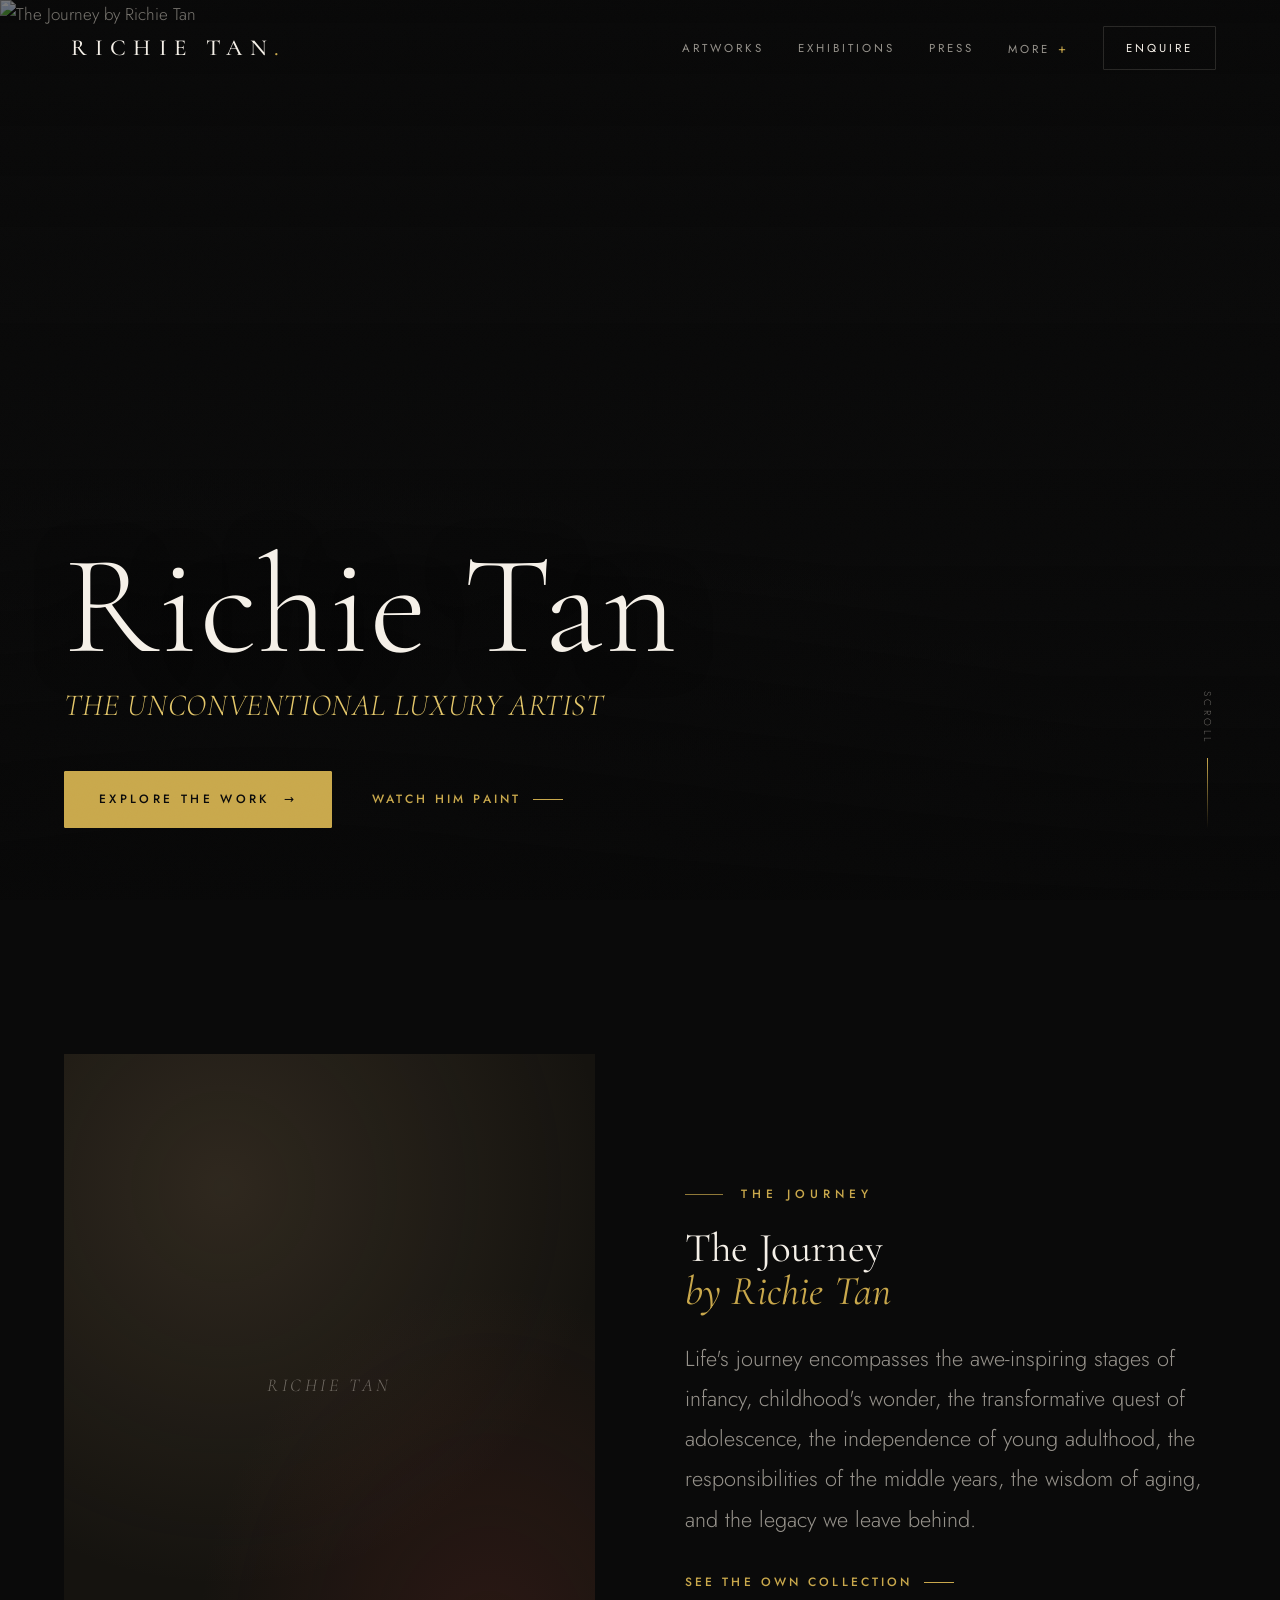
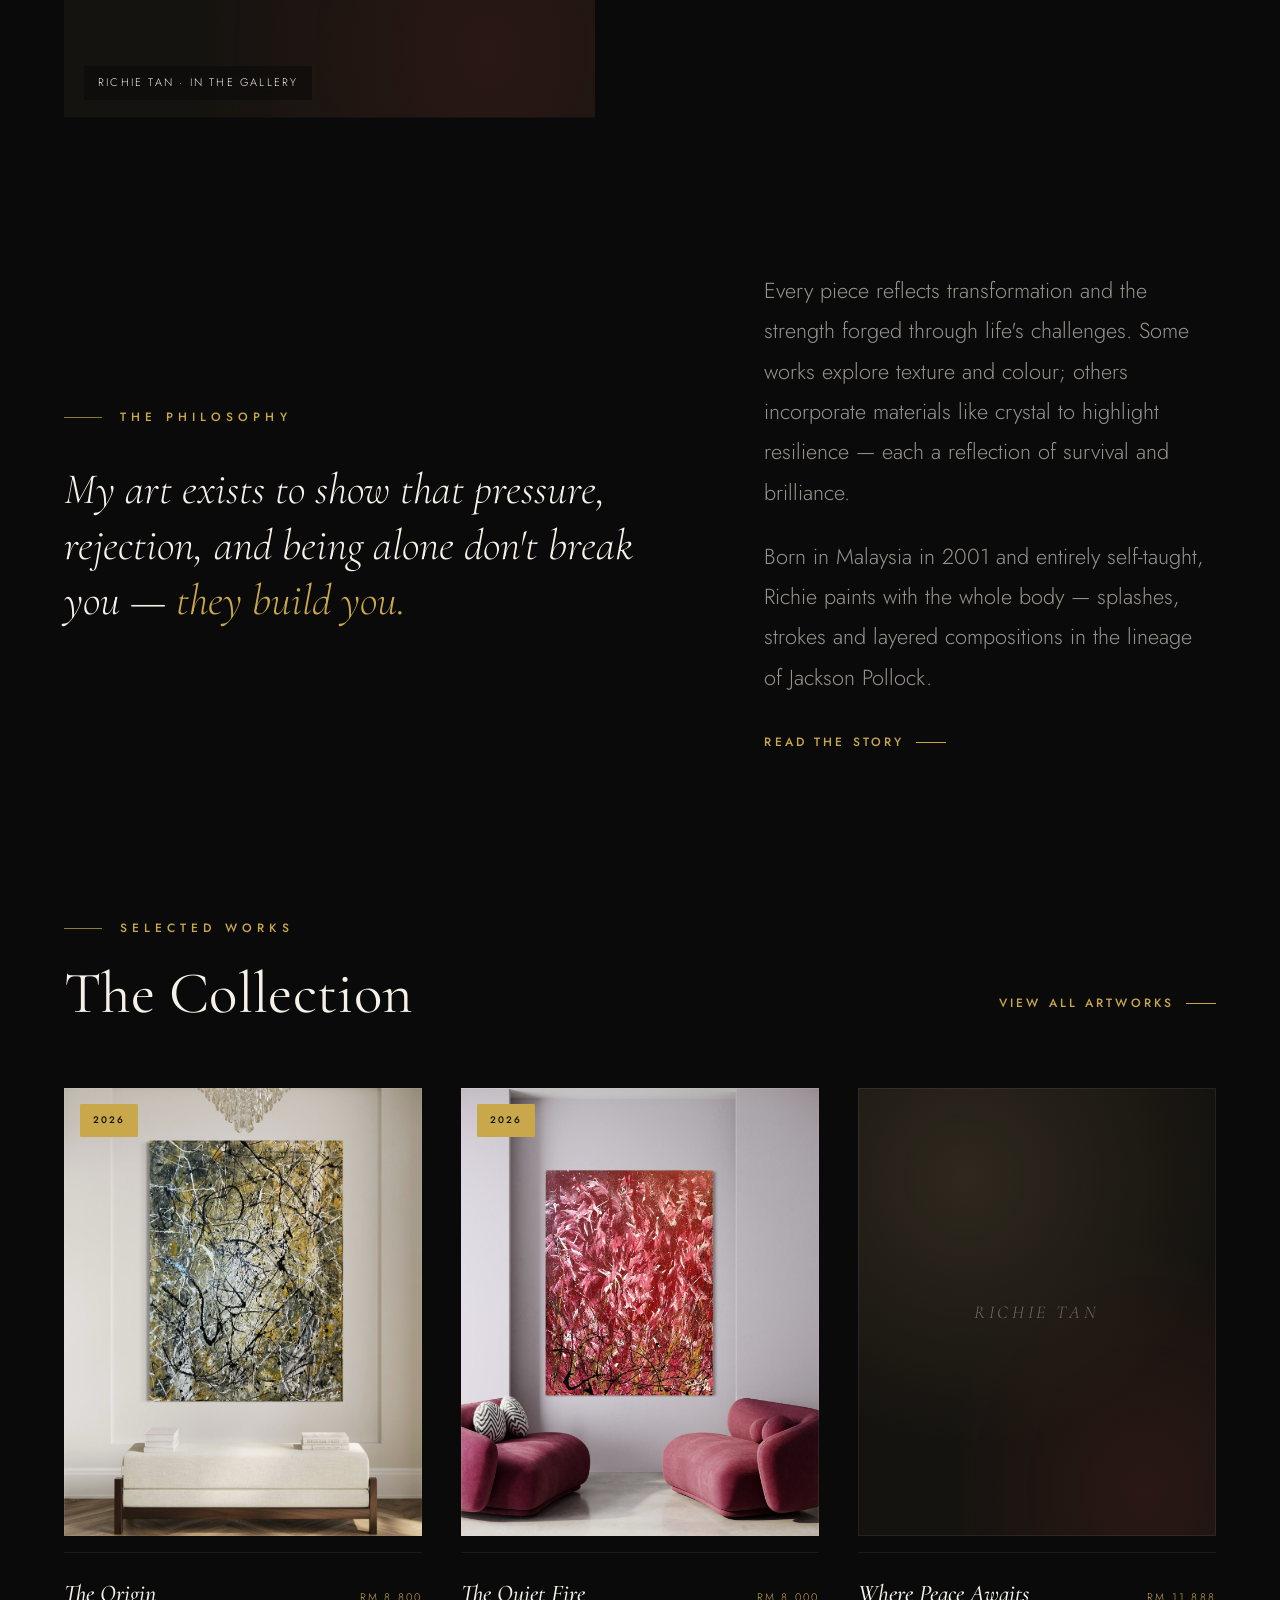
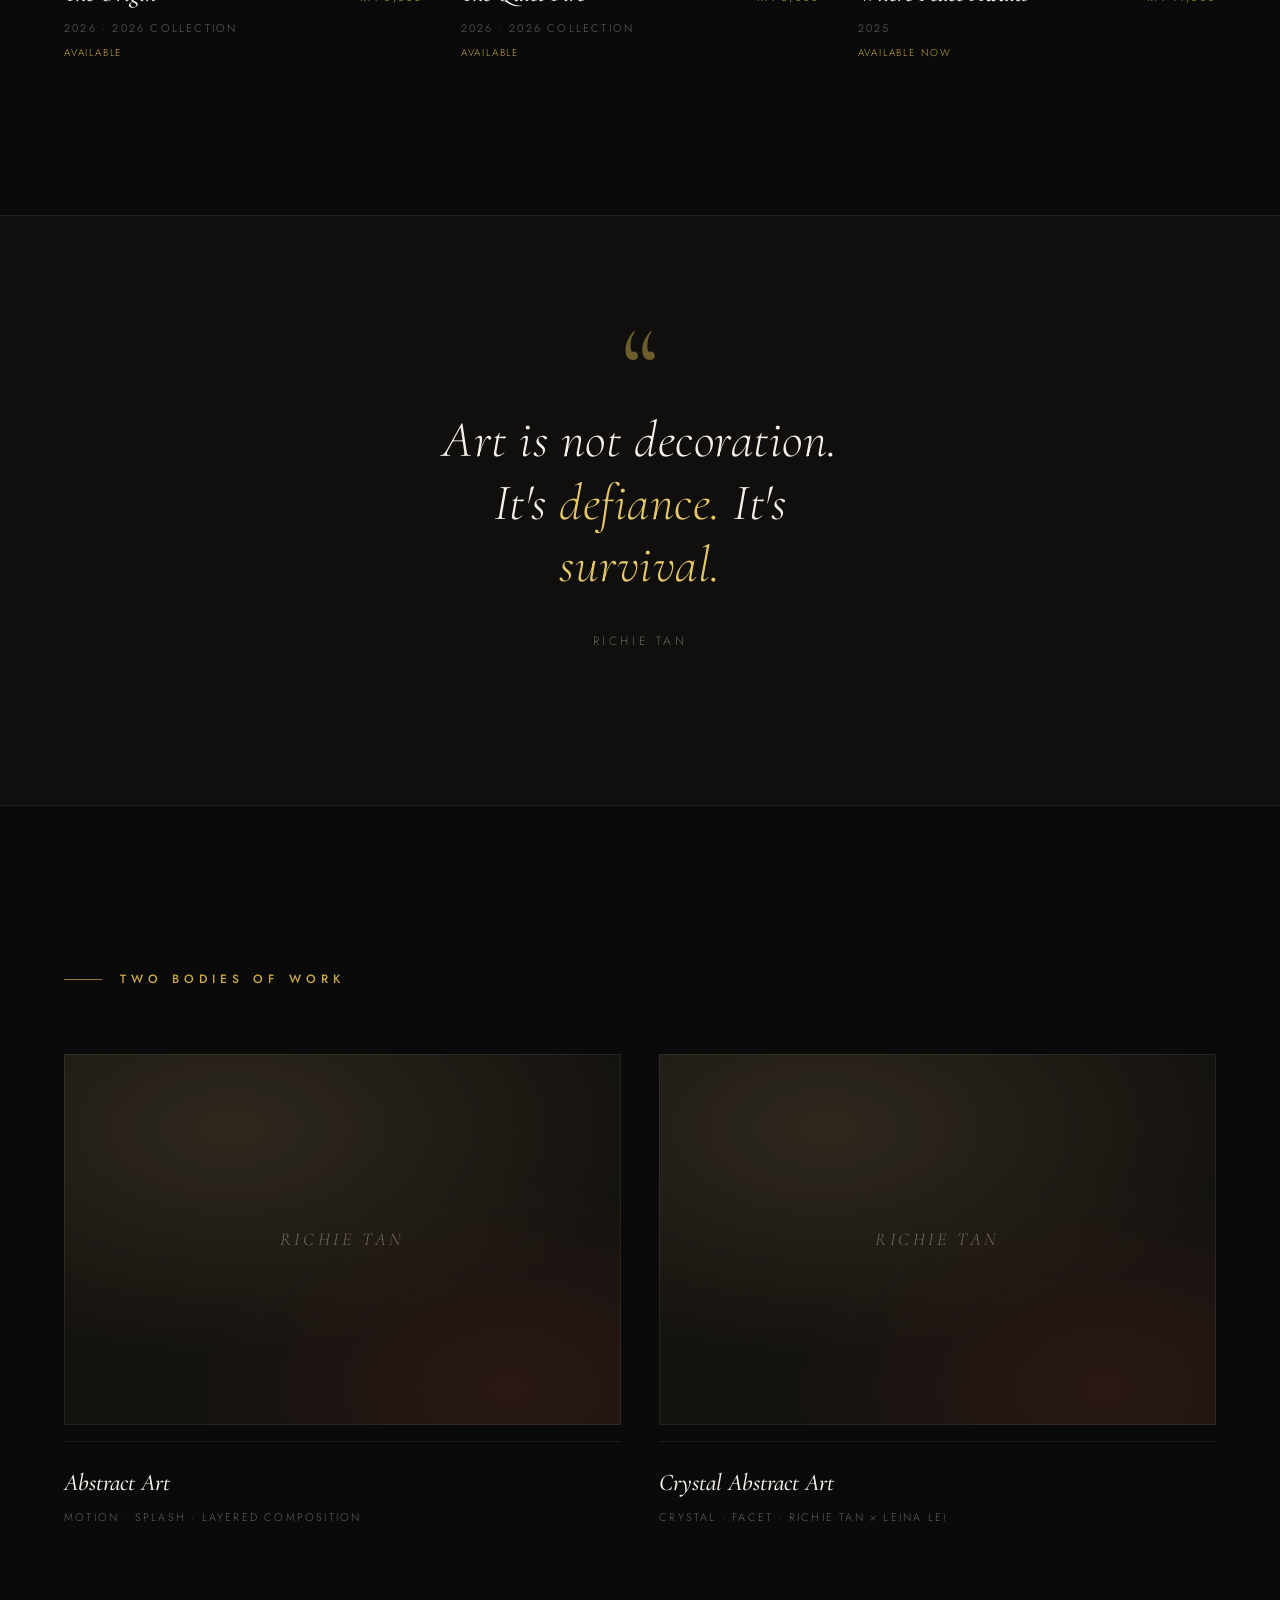
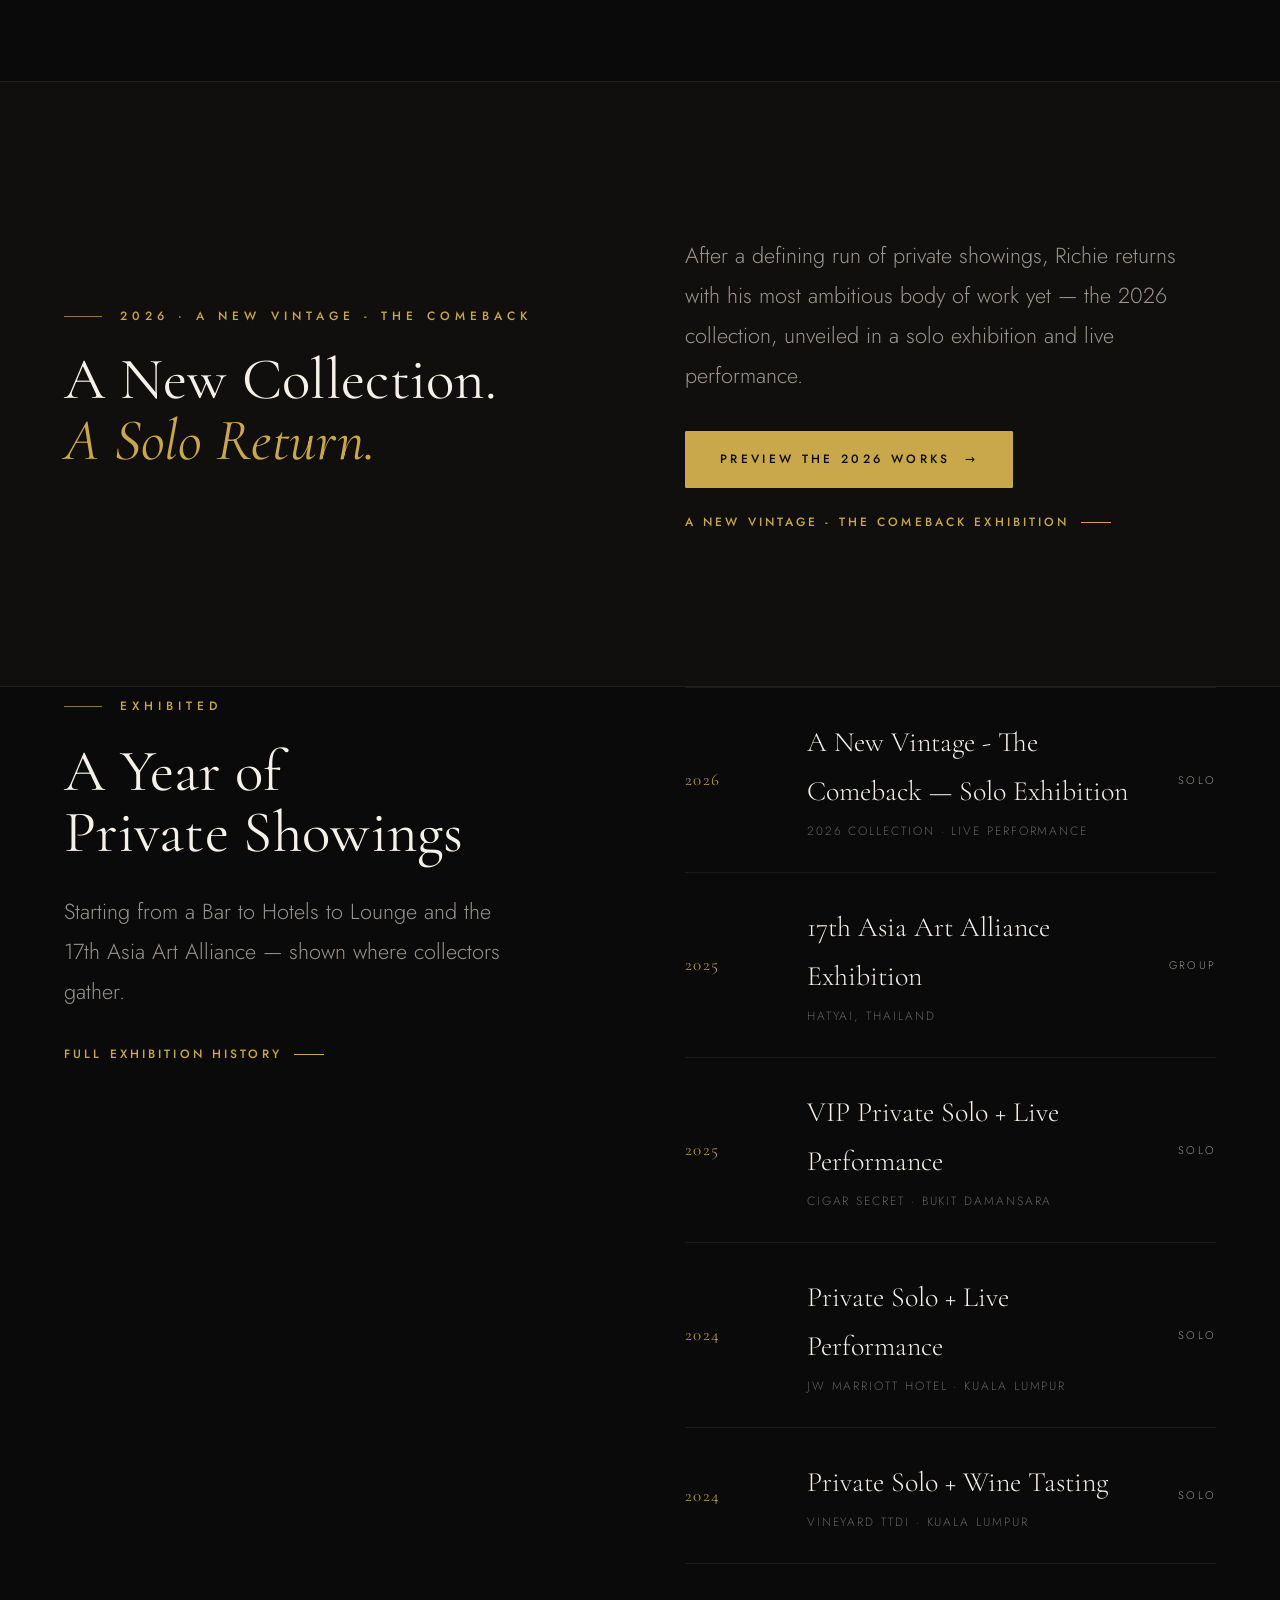
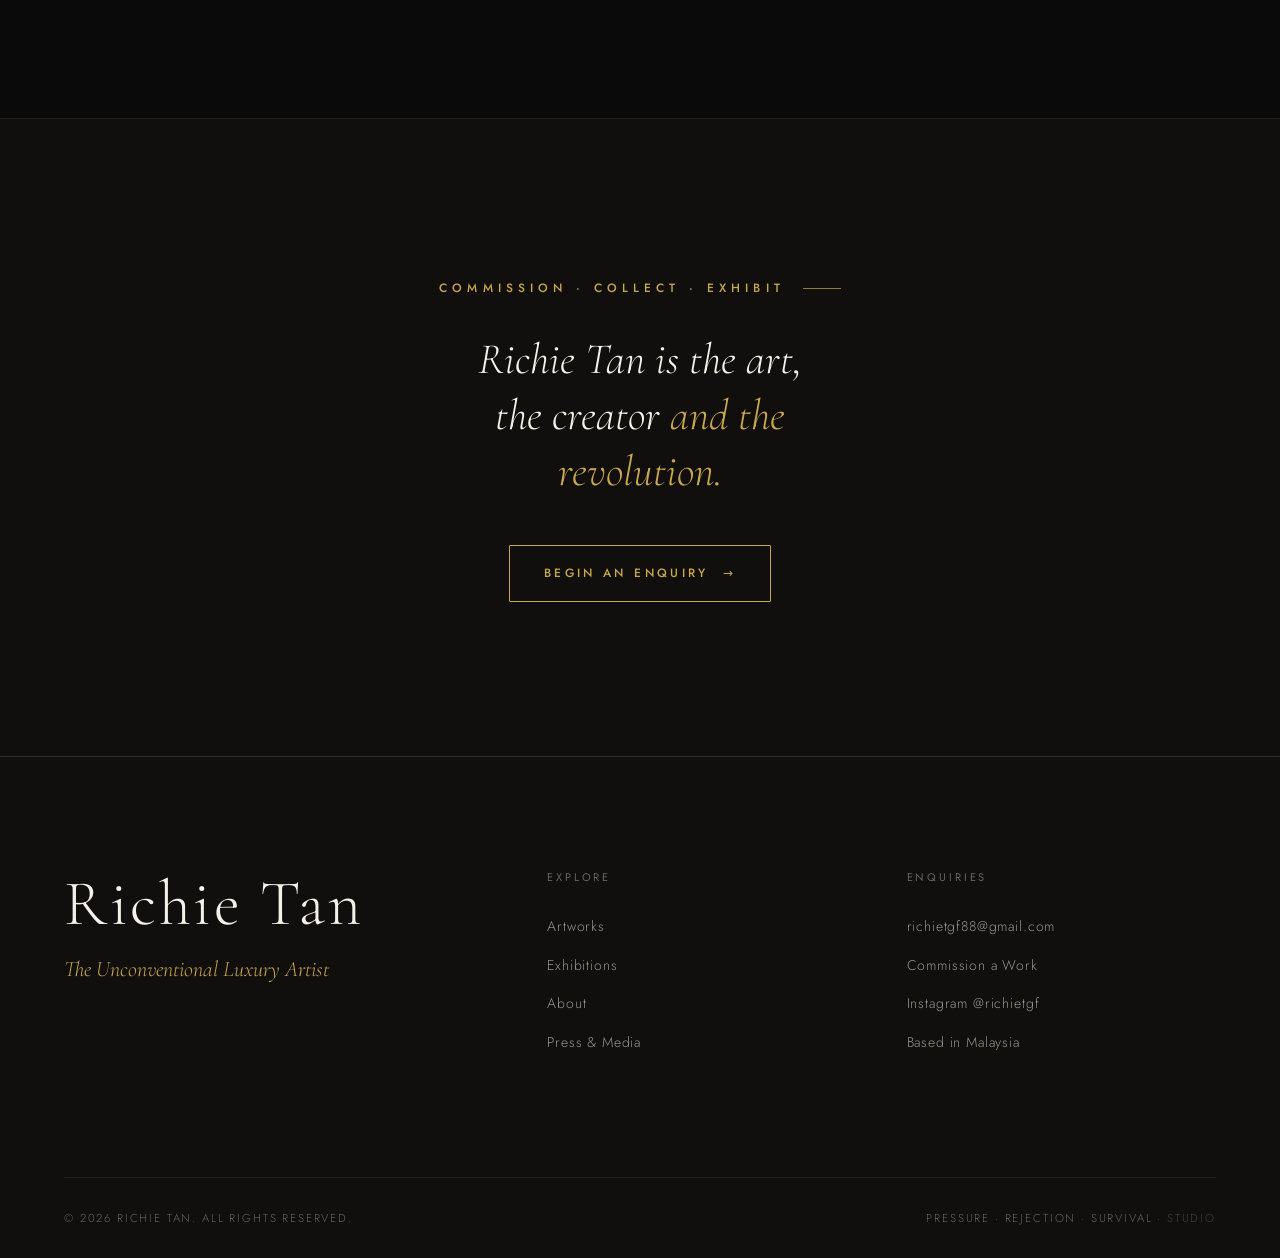
==== index.html @ b509c3eb "first commit" ====
<!DOCTYPE html>
<html lang="en">
<head>
<meta charset="UTF-8" />
<meta name="viewport" content="width=device-width, initial-scale=1.0" />
<title>Richie Tan — Malaysia's First Unconventional Luxury Artist</title>
<meta name="description" content="Richie Tan — self-taught Malaysian abstract artist. Original abstract paintings, crystal works, live painting performances and commissions. Pressure, rejection, survival, rendered in paint." />
<meta name="keywords" content="Richie Tan, abstract artist Malaysia, abstract paintings, Malaysian artist, crystal abstract art, live painting performance, art commission Kuala Lumpur" />
<meta name="author" content="Richie Tan" />
<link rel="canonical" href="https://richietan.com/" />
<meta property="og:type" content="website" />
<meta property="og:site_name" content="Richie Tan" />
<meta property="og:title" content="Richie Tan — The Unconventional Luxury Artist" />
<meta property="og:description" content="Self-taught Malaysian abstract artist. Original abstract paintings, crystal works and live painting performances." />
<meta property="og:url" content="https://richietan.com/" />
<meta property="og:image" content="https://images.squarespace-cdn.com/content/v1/6597ba35b9332420ffaee1b7/81f29556-3702-4b85-a93d-7dd0e0bd757d/Screenshot+2024-01-08+at+8.54.34+PM.jpg?format=1200w" />
<meta name="twitter:card" content="summary_large_image" />
<meta name="twitter:title" content="Richie Tan — The Unconventional Luxury Artist" />
<meta name="twitter:description" content="Self-taught Malaysian abstract artist. Original abstract paintings, crystal works and live painting performances." />
<meta name="twitter:image" content="https://images.squarespace-cdn.com/content/v1/6597ba35b9332420ffaee1b7/81f29556-3702-4b85-a93d-7dd0e0bd757d/Screenshot+2024-01-08+at+8.54.34+PM.jpg?format=1200w" />
<script type="application/ld+json">
{
  "@context": "https://schema.org",
  "@type": "Person",
  "name": "Richie Tan",
  "alternateName": "Richie T",
  "jobTitle": "Abstract Artist",
  "nationality": "Malaysian",
  "url": "https://richietan.com/",
  "email": "richietgf88@gmail.com",
  "sameAs": ["https://www.instagram.com/richietgf/"],
  "description": "Self-taught Malaysian abstract artist working in abstract painting, crystal abstract art and live painting performance."
}
</script>
<link rel="preconnect" href="https://fonts.googleapis.com" />
<link rel="preconnect" href="https://fonts.gstatic.com" crossorigin />
<link href="https://fonts.googleapis.com/css2?family=Cormorant+Garamond:ital,wght@0,300;0,400;0,500;0,600;1,300;1,400;1,500&family=Jost:wght@300;400;500&display=swap" rel="stylesheet" />
<link rel="stylesheet" href="styles.css?v=22" />
</head>
<body data-screen-label="Home">

<div class="rt-veil" id="rt-veil" aria-hidden="true">
  <div class="vinner">
    <div class="vname">Richie Tan<span class="dot">.</span></div>
    <div class="vrule"></div>
    <div class="vtag">The Unconventional Luxury Artist</div>
  </div>
</div>

<div class="grain"></div>

<!-- NAV -->
<nav class="nav">
  <a href="index.html" class="brand">Richie Tan<span class="dot">.</span></a>
  <div class="nav-links">
    <a href="artworks.html">Artworks</a>
    <a href="projects.html">Exhibitions</a>
    <a href="press.html">Press</a>
    <div class="nav-dd">
      <button class="nav-dd-toggle" aria-haspopup="true">More</button>
      <div class="nav-dd-menu">
        <a href="process.html">The Process</a>
        <a href="about.html">About</a>
        <a href="portfolio.html">Portfolio</a>
        <a href="partners.html">Partners &amp; Sponsors</a>
        <a href="own-collection.html">Own Collection</a>
      </div>
    </div>
    <a href="contact.html" class="nav-cta">Enquire</a>
  </div>
  <button class="nav-toggle" aria-label="Menu"><span></span><span></span><span></span></button>
</nav>
<div class="drawer">
  <a href="artworks.html"><span class="num">01</span>Artworks</a>
  <a href="projects.html"><span class="num">02</span>Exhibitions</a>
  <a href="process.html"><span class="num">03</span>The Process</a>
  <a href="press.html"><span class="num">04</span>Press</a>
  <a href="about.html"><span class="num">05</span>About</a>
  <a href="portfolio.html"><span class="num">06</span>Portfolio</a>
  <a href="partners.html"><span class="num">07</span>Partners</a>
  <a href="own-collection.html"><span class="num">08</span>Collection</a>
  <a href="contact.html"><span class="num">09</span>Contact</a>
</div>

<!-- HERO -->
<header class="hero" data-screen-label="Hero">
  <div class="hero-bg"><img data-slot="home:hero" src="https://images.squarespace-cdn.com/content/v1/6597ba35b9332420ffaee1b7/81f29556-3702-4b85-a93d-7dd0e0bd757d/Screenshot+2024-01-08+at+8.54.34+PM.jpg?format=2500w" alt="The Journey by Richie Tan" /></div>
  <div class="hero-scrim"></div>
  <div class="hero-inner wrap">
    <h1 class="display reveal in d1" style="margin-top:0;">Richie Tan</h1>
    <p class="hero-tag reveal in d2">THE UNCONVENTIONAL LUXURY ARTIST</p>
    <div class="hero-meta reveal in d3">
      <a href="artworks.html" class="btn solid">Explore the Work <span class="arrow">→</span></a>
      <a href="https://www.instagram.com/reel/C-Czi3yS2Lj/" target="_blank" rel="noopener" class="text-link">Watch Him Paint <span class="line"></span></a>
    </div>
  </div>
  <div class="scroll-cue">
    <span class="label">Scroll</span>
    <span class="bar"></span>
  </div>
</header>

<!-- THE JOURNEY -->
<section class="section-pad">
  <div class="wrap">
    <div class="split" style="align-items:center;">
      <div class="reveal-img figure" style="aspect-ratio:4/5;">
        <img loading="lazy" data-slot="home:journey" src="https://images.squarespace-cdn.com/content/v1/6597ba35b9332420ffaee1b7/5ae88ae4-a005-4d8a-b114-9c834017ceca/IMG_1152.jpg?format=1200w" alt="Richie Tan seated in his gallery before a large abstract painting" />
        <span class="cap">Richie Tan · In the Gallery</span>
      </div>
      <div class="reveal d1">
        <div class="eyebrow">The Journey</div>
        <h2 class="h-md" style="margin-top:22px;color:var(--cream);">The Journey<br /><span class="serif-italic gold">by Richie Tan</span></h2>
        <p class="lead" style="margin-top:26px;">
          Life's journey encompasses the awe-inspiring stages of infancy, childhood's wonder, the transformative quest of adolescence, the independence of young adulthood, the responsibilities of the middle years, the wisdom of aging, and the legacy we leave behind.
        </p>
        <a href="own-collection.html" class="text-link" style="margin-top:32px;">See the Own Collection <span class="line"></span></a>
      </div>
    </div>
  </div>
</section>

<!-- MANIFESTO INTRO -->
<section class="section-pad" style="padding-top:0;">
  <div class="wrap">
    <div class="split wide-left">
      <div class="reveal">
        <div class="eyebrow">The Philosophy</div>
        <p class="pull" style="margin-top:34px;">
          My art exists to show that pressure, rejection, and being alone don't break you —
          <span class="em">they build you.</span>
        </p>
      </div>
      <div class="reveal d2">
        <p class="lead">
          Every piece reflects transformation and the strength forged through life's challenges. Some works explore texture and colour; others incorporate materials like crystal to highlight resilience — each a reflection of survival and brilliance.
        </p>
        <p class="lead" style="margin-top:24px;">
          Born in Malaysia in 2001 and entirely self-taught, Richie paints with the whole body — splashes, strokes and layered compositions in the lineage of Jackson Pollock.
        </p>
        <a href="about.html" class="text-link" style="margin-top:34px;">Read the Story <span class="line"></span></a>
      </div>
    </div>
  </div>
</section>

<!-- FEATURED WORKS -->
<section class="section-pad" style="padding-top:0;">
  <div class="wrap">
    <div style="display:flex;justify-content:space-between;align-items:flex-end;gap:30px;flex-wrap:wrap;margin-bottom:clamp(40px,5vw,70px);">
      <div class="reveal">
        <div class="eyebrow">Selected Works</div>
        <h2 class="h-lg" style="margin-top:24px;color:var(--cream);">The Collection</h2>
      </div>
      <a href="artworks.html" class="text-link reveal d1" style="margin-bottom:10px;">View All Artworks <span class="line"></span></a>
    </div>

    <div class="art-grid cols-3" data-render="abstract-featured"></div>
  </div>
</section>

<!-- QUOTE BAND -->
<section class="quote-band section-pad" data-screen-label="Manifesto Quote">
  <div class="wrap reveal">
    <span class="mark">“</span>
    <blockquote>Art is not decoration. It's <span class="em">defiance.</span> It's <span class="em">survival.</span></blockquote>
    <div class="quote-cite">Richie Tan</div>
  </div>
</section>

<!-- COLLECTIONS SPLIT -->
<section class="section-pad">
  <div class="wrap">
    <div class="eyebrow reveal" style="margin-bottom:clamp(40px,5vw,64px);">Two Bodies of Work</div>
    <div class="art-grid cols-2">
      <a href="artworks.html" class="art-card reveal">
        <div class="frame ratio-32">
          <img loading="lazy" data-slot="home:coll1" src="https://images.squarespace-cdn.com/content/v1/6597ba35b9332420ffaee1b7/54c72d67-fb3b-4840-b533-c6676574698a/IMG_2664.JPG?format=1000w" alt="Abstract Art collection" />
          <div class="veil"><span class="enquire">View Collection →</span></div>
        </div>
        <div class="art-meta">
          <div><div class="t">Abstract Art</div><div class="sub">Motion · Splash · Layered Composition</div></div>
        </div>
      </a>
      <a href="artworks.html#crystal" class="art-card reveal d1">
        <div class="frame ratio-32">
          <img loading="lazy" data-slot="home:coll2" src="https://images.squarespace-cdn.com/content/v1/6597ba35b9332420ffaee1b7/895808b1-b343-4c27-9323-7c357b3c834b/RICHIE+X+LEINA.+JPEG.jpg?format=1000w" alt="Crystal Abstract Art collection" />
          <div class="veil"><span class="enquire">View Collection →</span></div>
        </div>
        <div class="art-meta">
          <div><div class="t">Crystal Abstract Art</div><div class="sub">Crystal · Facet · Richie Tan × Leina Lei</div></div>
        </div>
      </a>
    </div>
  </div>
</section>

<!-- 2026 COMEBACK -->
<section class="section-pad" style="background:var(--ink-2);border-top:1px solid var(--line-soft);border-bottom:1px solid var(--line-soft);">
  <div class="wrap">
    <div class="split" style="align-items:center;">
      <div class="reveal">
        <div class="eyebrow">2026 &middot; A New Vintage - The Comeback</div>
        <h2 class="h-lg" style="margin-top:22px;color:var(--cream);">A New Collection.<br /><span class="serif-italic gold">A Solo Return.</span></h2>
      </div>
      <div class="reveal d1">
        <p class="lead">After a defining run of private showings, Richie returns with his most ambitious body of work yet &mdash; the 2026 collection, unveiled in a solo exhibition and live performance.</p>
        <div style="display:flex;gap:24px;flex-wrap:wrap;align-items:center;margin-top:34px;">
          <a href="artworks.html" class="btn solid">Preview the 2026 Works <span class="arrow">&rarr;</span></a>
          <a href="projects.html" class="text-link">A New Vintage - The Comeback Exhibition <span class="line"></span></a>
        </div>
      </div>
    </div>
  </div>
</section>

<!-- EXHIBITIONS TEASER -->
<section class="section-pad" style="padding-top:0;">
  <div class="wrap">
    <div class="split" style="align-items:flex-start;">
      <div class="reveal" style="position:sticky;top:120px;">
        <div class="eyebrow">Exhibited</div>
        <h2 class="h-lg" style="margin-top:24px;color:var(--cream);">A Year of<br />Private Showings</h2>
        <p class="lead" style="margin-top:28px;max-width:34ch;">Starting from a Bar to Hotels to Lounge and the 17th Asia Art Alliance — shown where collectors gather.</p>
        <a href="about.html#exhibitions" class="text-link" style="margin-top:32px;">Full Exhibition History <span class="line"></span></a>
      </div>
      <div class="reveal d1">
        <div class="list-row"><span class="yr">2026</span><div><div class="nm">A New Vintage - The Comeback &mdash; Solo Exhibition</div><div class="pl">2026 Collection &middot; Live Performance</div></div><span class="tag">Solo</span></div>
        <div class="list-row"><span class="yr">2025</span><div><div class="nm">17th Asia Art Alliance Exhibition</div><div class="pl">Hatyai, Thailand</div></div><span class="tag">Group</span></div>
        <div class="list-row"><span class="yr">2025</span><div><div class="nm">VIP Private Solo + Live Performance</div><div class="pl">Cigar Secret · Bukit Damansara</div></div><span class="tag">Solo</span></div>
        <div class="list-row"><span class="yr">2024</span><div><div class="nm">Private Solo + Live Performance</div><div class="pl">JW Marriott Hotel · Kuala Lumpur</div></div><span class="tag">Solo</span></div>
        <div class="list-row"><span class="yr">2024</span><div><div class="nm">Private Solo + Wine Tasting</div><div class="pl">Vineyard TTDI · Kuala Lumpur</div></div><span class="tag">Solo</span></div>
      </div>
    </div>
  </div>
</section>

<!-- CLOSING CTA -->
<section class="section-pad" style="text-align:center;background:var(--ink-2);border-top:1px solid var(--line-soft);">
  <div class="wrap reveal">
    <div class="eyebrow center solo" style="justify-content:center;">Commission · Collect · Exhibit</div>
    <p class="pull" style="max-width:20ch;margin:30px auto 0;">Richie Tan is the art, the creator <span class="em">and the revolution.</span></p>
    <a href="contact.html" class="btn" style="margin-top:46px;">Begin an Enquiry <span class="arrow">→</span></a>
  </div>
</section>

<!-- FOOTER -->
<footer class="footer">
  <div class="wrap">
    <div class="footer-top">
      <div>
        <div class="fbrand">Richie Tan</div>
        <div class="ftag">The Unconventional Luxury Artist</div>
      </div>
      <div class="fcol">
        <h4>Explore</h4>
        <a href="artworks.html">Artworks</a>
        <a href="projects.html">Exhibitions</a>
        <a href="about.html">About</a>
        <a href="press.html">Press &amp; Media</a>
      </div>
      <div class="fcol">
        <h4>Enquiries</h4>
        <a href="mailto:richietgf88@gmail.com">richietgf88@gmail.com</a>
        <a href="contact.html">Commission a Work</a>
        <a href="https://www.instagram.com/richietgf/" target="_blank" rel="noopener">Instagram @richietgf</a>
        <a href="about.html">Based in Malaysia</a>
      </div>
    </div>
    <div class="footer-bottom">
      <span>© <span data-year>2025</span> Richie Tan. All Rights Reserved.</span>
      <span>Pressure · Rejection · Survival · <a href="editor.html" style="color:inherit;opacity:.6;">Studio</a></span>
    </div>
  </div>
</footer>

<template id="__bundler_thumbnail" data-bg-color="#0a0a0a">
  <svg viewBox="0 0 1200 800" xmlns="http://www.w3.org/2000/svg">
    <rect width="1200" height="800" fill="#0a0a0a"/>
    <rect x="360" y="200" width="480" height="400" fill="none" stroke="#c9a84c" stroke-width="2" stroke-opacity="0.5"/>
    <text x="600" y="430" font-family="Georgia, 'Times New Roman', serif" font-size="190" fill="#c9a84c" text-anchor="middle" font-style="italic">RT</text>
    <text x="600" y="540" font-family="Arial, sans-serif" font-size="26" letter-spacing="14" fill="#e8e2d4" text-anchor="middle">RICHIE TAN</text>
  </svg>
</template>
<script src="site-content.js?v=22"></script>
<script src="rt-images.js?v=22"></script>
<script src="site.js?v=22"></script>
<script src="data.js?v=22"></script>
</body>
</html>
---- styles.css ----
/* ============================================================
   RICHIE TAN — Luxury Art Gallery
   Shared stylesheet
   ============================================================ */

:root{
  --ink:#0A0A0A;
  --ink-2:#100F0D;
  --ink-3:#15130F;
  --char:#1A1611;
  --cream:#F5F0E8;
  --cream-2:#E9E0CF;
  --gold:#C9A84C;
  --gold-lt:#E4C76A;
  --bronze:#8B7355;
  --crimson:#7E2B26;

  --txt:#EDE7DB;
  --txt-dim:rgba(237,231,219,0.62);
  --txt-faint:rgba(237,231,219,0.40);
  --line:rgba(237,231,219,0.14);
  --line-soft:rgba(237,231,219,0.08);

  --serif:"Cormorant Garamond", Georgia, serif;
  --sans:"Jost", system-ui, sans-serif;

  --maxw:1340px;
  --pad:clamp(22px, 5vw, 80px);
  --ease:cubic-bezier(.22,.61,.36,1);
}

*{box-sizing:border-box;margin:0;padding:0;}
html{scroll-behavior:smooth;-webkit-font-smoothing:antialiased;text-rendering:optimizeLegibility;}
body{
  background:var(--ink);
  color:var(--txt);
  font-family:var(--sans);
  font-weight:300;
  font-size:17px;
  line-height:1.75;
  overflow-x:hidden;
}
::selection{background:var(--gold);color:#0A0A0A;}
img{display:block;max-width:100%;}
a{color:inherit;text-decoration:none;}

/* ---- Type ---- */
h1,h2,h3,h4{font-family:var(--serif);font-weight:400;line-height:1.04;letter-spacing:.005em;}
.display{
  font-family:var(--serif);font-weight:300;
  font-size:clamp(58px, 11vw, 168px);
  line-height:.92;letter-spacing:.01em;
}
.h-xl{font-size:clamp(40px,6.5vw,92px);font-weight:300;line-height:1.0;}
.h-lg{font-size:clamp(32px,4.6vw,64px);font-weight:400;}
.h-md{font-size:clamp(26px,3.2vw,42px);font-weight:400;}
.serif-italic{font-style:italic;}

.eyebrow{
  font-family:var(--sans);
  font-size:12px;font-weight:500;
  letter-spacing:.42em;text-transform:uppercase;
  color:var(--gold);
  display:inline-flex;align-items:center;gap:18px;
}
.eyebrow::before{content:"";width:38px;height:1px;background:var(--gold);opacity:.7;}
.eyebrow.center::after{content:"";width:38px;height:1px;background:var(--gold);opacity:.7;}
.eyebrow.center{justify-content:center;}
.eyebrow.solo::before{display:none;}

.lead{font-size:clamp(19px,1.7vw,23px);line-height:1.85;color:var(--txt-dim);font-weight:300;}
.muted{color:var(--txt-dim);}
.gold{color:var(--gold);}

/* ---- Layout ---- */
.wrap{max-width:var(--maxw);margin:0 auto;padding-left:var(--pad);padding-right:var(--pad);}
section{position:relative;}
.section-pad{padding-block:clamp(90px,12vw,190px);}
.divider{height:1px;background:var(--line-soft);max-width:var(--maxw);margin:0 auto;}

/* ============================================================
   NAV
   ============================================================ */
.nav{
  position:fixed;top:0;left:0;right:0;z-index:100;
  display:flex;align-items:center;justify-content:space-between;
  padding:26px var(--pad);
  transition:background .5s var(--ease), padding .5s var(--ease), border-color .5s var(--ease);
  border-bottom:1px solid transparent;
}
.nav.scrolled{
  background:rgba(8,8,8,.86);
  backdrop-filter:blur(14px) saturate(120%);
  -webkit-backdrop-filter:blur(14px) saturate(120%);
  padding-top:18px;padding-bottom:18px;
  border-bottom:1px solid var(--line);
}
.brand{
  font-family:var(--serif);font-weight:500;
  font-size:23px;letter-spacing:.32em;
  color:var(--cream);text-transform:uppercase;
  padding-left:.32em;white-space:nowrap;
}
.brand .dot{color:var(--gold);}
.nav-links{display:flex;align-items:center;gap:34px;}
.nav-links a{
  font-size:11.5px;font-weight:400;letter-spacing:.26em;text-transform:uppercase;
  color:var(--txt-dim);position:relative;padding:6px 0;transition:color .4s var(--ease);
}
.nav-links a::after{
  content:"";position:absolute;left:0;bottom:0;width:0;height:1px;
  background:var(--gold);transition:width .45s var(--ease);
}
.nav-links a:hover{color:var(--cream);}
.nav-links a:hover::after,.nav-links a.active::after{width:100%;}
.nav-links a.active{color:var(--cream);}
.nav-cta{
  border:1px solid var(--line);padding:11px 22px !important;border-radius:1px;
  color:var(--cream)!important;transition:all .4s var(--ease);
}
.nav-cta::after{display:none;}
.nav-cta:hover{background:var(--gold);border-color:var(--gold);color:#0A0A0A!important;}
.nav-toggle{display:none;background:none;border:0;cursor:pointer;flex-direction:column;gap:5px;padding:6px;}
.nav-toggle span{width:24px;height:1.5px;background:var(--cream);transition:.3s;}

/* ---- More dropdown ---- */
.nav-dd{position:relative;}
.nav-dd-toggle{
  background:none;border:0;cursor:pointer;
  font-family:var(--sans);font-size:11.5px;font-weight:400;
  letter-spacing:.26em;text-transform:uppercase;color:var(--txt-dim);
  padding:6px 0;display:inline-flex;align-items:center;gap:8px;
  transition:color .4s var(--ease);
}
.nav-dd-toggle::after{content:"+";color:var(--gold);font-size:13px;line-height:0;transition:transform .4s var(--ease);}
.nav-dd:hover .nav-dd-toggle,.nav-dd:focus-within .nav-dd-toggle{color:var(--cream);}
.nav-dd:hover .nav-dd-toggle::after{transform:rotate(45deg);}
.nav-dd-menu{
  position:absolute;top:100%;right:0;margin-top:16px;min-width:236px;
  background:rgba(10,10,10,.97);backdrop-filter:blur(14px);-webkit-backdrop-filter:blur(14px);
  border:1px solid var(--line);padding:10px 0;
  opacity:0;visibility:hidden;transform:translateY(-8px);
  transition:opacity .35s var(--ease),transform .35s var(--ease),visibility .35s;
}
.nav-dd-menu::before{content:"";position:absolute;top:-16px;left:0;right:0;height:16px;}
.nav-dd:hover .nav-dd-menu,.nav-dd:focus-within .nav-dd-menu{opacity:1;visibility:visible;transform:none;}
.nav-dd-menu a{display:block;padding:11px 26px;font-size:10.5px;letter-spacing:.2em;text-transform:uppercase;color:var(--txt-dim);transition:color .3s var(--ease),padding .3s var(--ease),background .3s var(--ease);}
.nav-dd-menu a::after{display:none;}
.nav-dd-menu a:hover{color:var(--gold);background:rgba(201,168,76,.06);padding-left:32px;}
.nav-dd-menu a.active{color:var(--cream);}

/* mobile drawer */
.drawer{
  position:fixed;inset:0;z-index:99;background:rgba(8,8,8,.97);
  backdrop-filter:blur(8px);
  display:flex;flex-direction:column;justify-content:center;align-items:center;gap:8px;
  opacity:0;pointer-events:none;transition:opacity .45s var(--ease);
}
.drawer.open{opacity:1;pointer-events:auto;}
.drawer a{font-family:var(--serif);font-size:34px;color:var(--cream);padding:10px;letter-spacing:.04em;}
.drawer a .num{font-family:var(--sans);font-size:11px;color:var(--gold);letter-spacing:.3em;vertical-align:super;margin-right:10px;}

/* ============================================================
   BUTTONS
   ============================================================ */
.btn{
  display:inline-flex;align-items:center;gap:14px;cursor:pointer;
  font-family:var(--sans);font-size:12px;font-weight:500;
  letter-spacing:.28em;text-transform:uppercase;
  padding:17px 34px;border-radius:1px;border:1px solid var(--gold);
  color:var(--gold);background:transparent;
  transition:all .5s var(--ease);position:relative;overflow:hidden;
}
.btn .arrow{transition:transform .5s var(--ease);}
.btn:hover{color:#0A0A0A;border-color:var(--gold);}
.btn:hover .arrow{transform:translateX(6px);}
.btn::before{content:"";position:absolute;inset:0;background:var(--gold);transform:scaleX(0);transform-origin:left;transition:transform .5s var(--ease);z-index:-1;}
.btn:hover::before{transform:scaleX(1);}
.btn.solid{background:var(--gold);color:#0A0A0A;}
.btn.solid::before{background:var(--cream);}
.btn.solid:hover{color:#0A0A0A;}
.btn.ghost{border-color:var(--line);color:var(--cream);}
.btn.ghost::before{background:var(--cream);}
.btn.ghost:hover{color:#0A0A0A;border-color:var(--cream);}

.text-link{
  display:inline-flex;align-items:center;gap:12px;
  font-size:12px;font-weight:500;letter-spacing:.26em;text-transform:uppercase;color:var(--gold);
}
.text-link .line{width:30px;height:1px;background:var(--gold);transition:width .45s var(--ease);}
.text-link:hover .line{width:52px;}

/* ============================================================
   HERO
   ============================================================ */
.hero{position:relative;height:100svh;min-height:680px;display:flex;align-items:flex-end;overflow:hidden;}
.hero-bg{position:absolute;inset:0;z-index:0;}
.hero-bg img{width:100%;height:100%;object-fit:cover;transform:scale(1.08);animation:heroZoom 18s var(--ease) forwards;}
@keyframes heroZoom{to{transform:scale(1);}}
.hero-scrim{position:absolute;inset:0;z-index:1;
  background:
    linear-gradient(180deg, rgba(8,8,8,.55) 0%, rgba(8,8,8,.05) 28%, rgba(8,8,8,.25) 60%, rgba(8,8,8,.92) 100%),
    radial-gradient(120% 80% at 20% 100%, rgba(8,8,8,.7), transparent 60%);
}
.hero-inner{position:relative;z-index:2;width:100%;padding-bottom:clamp(50px,8vh,100px);}
.hero .display{color:var(--cream);text-shadow:0 2px 40px rgba(0,0,0,.5);}
.hero-tag{
  font-family:var(--serif);font-style:italic;font-weight:300;
  font-size:clamp(20px,2.4vw,32px);color:var(--gold-lt);margin-top:8px;letter-spacing:.02em;
}
.hero-meta{display:flex;gap:40px;flex-wrap:wrap;align-items:center;margin-top:38px;}
.scroll-cue{position:absolute;right:var(--pad);bottom:clamp(50px,8vh,100px);z-index:2;
  display:flex;flex-direction:column;align-items:center;gap:14px;color:var(--txt-faint);}
.scroll-cue .label{writing-mode:vertical-rl;font-size:10px;letter-spacing:.34em;text-transform:uppercase;}
.scroll-cue .bar{width:1px;height:70px;background:linear-gradient(var(--gold),transparent);position:relative;overflow:hidden;}
.scroll-cue .bar::after{content:"";position:absolute;top:-30%;left:0;width:100%;height:30%;background:var(--gold-lt);animation:scrollDot 2.4s var(--ease) infinite;}
@keyframes scrollDot{to{top:130%;}}

/* ============================================================
   ARTWORK CARDS
   ============================================================ */
.art-grid{display:grid;gap:clamp(24px,3vw,52px);}
.art-grid.cols-3{grid-template-columns:repeat(3,1fr);}
.art-grid.cols-2{grid-template-columns:repeat(2,1fr);}

.art-card{position:relative;cursor:pointer;display:block;}
.art-card .frame{position:relative;overflow:hidden;background:var(--ink-2);}
.art-card .frame::after{content:"";position:absolute;inset:0;box-shadow:inset 0 0 0 1px var(--line-soft);z-index:3;pointer-events:none;transition:box-shadow .5s var(--ease);}
.art-card:hover .frame::after{box-shadow:inset 0 0 0 1px rgba(201,168,76,.5);}
.art-card .frame img{width:100%;height:100%;object-fit:cover;transition:transform 1.1s var(--ease), filter 1.1s var(--ease);filter:saturate(.92);}
.art-card:hover .frame img{transform:scale(1.06);filter:saturate(1.05);}
.art-card .veil{position:absolute;inset:0;z-index:2;background:linear-gradient(180deg,transparent 45%,rgba(8,8,8,.82));opacity:0;transition:opacity .5s var(--ease);display:flex;align-items:flex-end;padding:26px;}
.art-card:hover .veil{opacity:1;}
.art-card .veil .enquire{font-size:11px;letter-spacing:.28em;text-transform:uppercase;color:var(--gold);display:inline-flex;gap:10px;align-items:center;transform:translateY(10px);transition:transform .5s var(--ease);}
.art-card:hover .veil .enquire{transform:translateY(0);}
.art-meta{padding-top:20px;display:flex;justify-content:space-between;align-items:baseline;gap:16px;border-top:1px solid var(--line-soft);margin-top:16px;}
.art-meta .t{font-family:var(--serif);font-size:24px;font-weight:500;color:var(--cream);font-style:italic;}
.art-meta .sub{font-size:11px;letter-spacing:.2em;text-transform:uppercase;color:var(--txt-faint);margin-top:4px;}
.art-meta .price{font-size:11px;letter-spacing:.2em;text-transform:uppercase;color:var(--gold);white-space:nowrap;}
.ratio-45{aspect-ratio:4/5;}
.ratio-32{aspect-ratio:3/2;}
.ratio-11{aspect-ratio:1/1;}
.ratio-23{aspect-ratio:2/3;}
.ratio-34{aspect-ratio:3/4;}

/* status badges */
.badge{
  position:absolute;top:16px;left:16px;z-index:4;
  font-family:var(--sans);font-size:9.5px;font-weight:500;
  letter-spacing:.22em;text-transform:uppercase;
  padding:7px 12px;border-radius:1px;
  background:rgba(8,8,8,.62);color:var(--cream);
  backdrop-filter:blur(6px);-webkit-backdrop-filter:blur(6px);
  border:1px solid var(--line);
}
.badge.new{background:var(--gold);color:#0A0A0A;border-color:var(--gold);}
.badge.available{color:var(--gold-lt);border-color:rgba(201,168,76,.5);}
.badge.sold{color:var(--txt-faint);}
.badge.charity{color:var(--gold-lt);border-color:rgba(201,168,76,.4);}
.badge-row{display:flex;flex-direction:column;gap:7px;align-items:flex-start;}

.art-meta .price.sold{color:var(--txt-faint);text-decoration:line-through;text-decoration-color:var(--bronze);}
.art-meta .status{font-size:10px;letter-spacing:.18em;text-transform:uppercase;margin-top:5px;}
.art-meta .status.available{color:var(--gold);}
.art-meta .status.sold{color:var(--txt-faint);}
.art-meta .status.unavailable{color:var(--txt-faint);}
.art-meta .status.charity{color:var(--bronze);}

/* graceful image fallback */
.frame img.failed,.figure img.failed{opacity:0;}
.frame.failed,.figure.failed{
  background:
    radial-gradient(120% 100% at 30% 20%, rgba(139,115,85,.22), transparent 60%),
    radial-gradient(100% 100% at 80% 90%, rgba(126,43,38,.2), transparent 55%),
    var(--ink-3);
}
.frame.failed::before,.figure.failed::before{
  content:"RICHIE TAN";position:absolute;inset:0;z-index:1;
  display:flex;align-items:center;justify-content:center;
  font-family:var(--serif);font-style:italic;font-size:18px;letter-spacing:.2em;
  color:var(--txt-faint);
}

/* ============================================================
   QUOTE BLOCK
   ============================================================ */
.quote-band{background:var(--ink-2);border-block:1px solid var(--line-soft);text-align:center;}
.quote-band .mark{font-family:var(--serif);font-size:120px;line-height:0;color:var(--gold);opacity:.5;height:40px;display:block;}
.quote-band blockquote{
  font-family:var(--serif);font-weight:300;font-style:italic;
  font-size:clamp(28px,4vw,56px);line-height:1.22;color:var(--cream);
  max-width:18ch;margin:0 auto;letter-spacing:.01em;
}
.quote-band blockquote .em{color:var(--gold-lt);}
.quote-cite{margin-top:34px;font-size:12px;letter-spacing:.3em;text-transform:uppercase;color:var(--txt-faint);}

/* pull quote inline */
.pull{font-family:var(--serif);font-style:italic;font-weight:300;font-size:clamp(26px,3.4vw,46px);line-height:1.28;color:var(--cream);}
.pull .em{color:var(--gold);}

/* ============================================================
   TIMELINE
   ============================================================ */
.timeline{position:relative;}
.timeline::before{content:"";position:absolute;left:0;top:6px;bottom:6px;width:1px;background:var(--line);}
.tl-item{position:relative;padding-left:44px;padding-block:clamp(22px,3vw,34px);}
.tl-item::before{content:"";position:absolute;left:-4px;top:calc(clamp(22px,3vw,34px) + 12px);width:9px;height:9px;border-radius:50%;background:var(--ink);border:1px solid var(--gold);transition:all .4s var(--ease);}
.tl-item:hover::before{background:var(--gold);box-shadow:0 0 0 5px rgba(201,168,76,.12);}
.tl-year{font-family:var(--serif);font-size:15px;letter-spacing:.2em;color:var(--gold);}
.tl-title{font-family:var(--serif);font-size:clamp(22px,2.4vw,30px);color:var(--cream);margin-top:6px;}
.tl-place{font-size:13px;letter-spacing:.04em;color:var(--txt-dim);margin-top:6px;}

/* ============================================================
   EXHIBITION / PRESS LIST
   ============================================================ */
.list-row{display:grid;grid-template-columns:90px 1fr auto;gap:32px;align-items:center;
  padding:30px 0;border-top:1px solid var(--line-soft);transition:padding .5s var(--ease);}
.list-row:last-child{border-bottom:1px solid var(--line-soft);}
.list-row:hover{padding-left:18px;}
.list-row .yr{font-family:var(--serif);font-size:17px;color:var(--gold);letter-spacing:.08em;}
.list-row .nm{font-family:var(--serif);font-size:clamp(20px,2.2vw,28px);color:var(--cream);}
.list-row .pl{font-size:12px;letter-spacing:.16em;text-transform:uppercase;color:var(--txt-faint);margin-top:5px;}
.list-row .tag{font-size:11px;letter-spacing:.2em;text-transform:uppercase;color:var(--txt-dim);text-align:right;white-space:nowrap;}

/* press cards */
.press-grid{display:grid;grid-template-columns:repeat(3,1fr);gap:clamp(20px,2.4vw,36px);}
.press-card{border:1px solid var(--line);background:var(--ink-2);padding:38px 32px;display:flex;flex-direction:column;gap:22px;overflow:hidden;
  transition:border-color .5s var(--ease),transform .5s var(--ease),background .5s var(--ease);min-height:300px;}
.press-card:hover{border-color:rgba(201,168,76,.45);transform:translateY(-4px);background:var(--ink-3);}
.press-thumb{overflow:hidden;}
.press-thumb img{width:100%;height:100%;object-fit:cover;filter:saturate(.9);transition:transform 1s var(--ease);}
.press-card:hover .press-thumb img{transform:scale(1.05);}
.press-card .outlet{font-family:var(--serif);font-size:26px;color:var(--cream);}
.press-card .quote{font-style:italic;font-family:var(--serif);font-size:20px;line-height:1.4;color:var(--txt-dim);flex:1;}
.press-card .foot{display:flex;justify-content:space-between;align-items:center;font-size:11px;letter-spacing:.18em;text-transform:uppercase;color:var(--txt-faint);border-top:1px solid var(--line-soft);padding-top:18px;}

/* ============================================================
   PORTFOLIO MASONRY + PLATES (Portfolio / Own Collection)
   ============================================================ */
.masonry{column-count:3;column-gap:clamp(16px,2vw,28px);}
.masonry .m-item{break-inside:avoid;margin-bottom:clamp(16px,2vw,28px);position:relative;overflow:hidden;background:var(--ink-2);}
.masonry .m-item::after{content:"";position:absolute;inset:0;box-shadow:inset 0 0 0 1px var(--line-soft);transition:box-shadow .5s var(--ease);pointer-events:none;}
.masonry .m-item:hover::after{box-shadow:inset 0 0 0 1px rgba(201,168,76,.45);}
.masonry .m-item img{width:100%;display:block;filter:saturate(.92);transition:transform 1s var(--ease),filter 1s var(--ease);}
.masonry .m-item:hover img{transform:scale(1.04);filter:saturate(1.05);}
.masonry .m-cap{position:absolute;left:0;right:0;bottom:0;padding:24px 18px 16px;
  background:linear-gradient(transparent,rgba(8,8,8,.85));
  font-size:11px;letter-spacing:.04em;line-height:1.5;color:var(--cream);
  opacity:0;transform:translateY(8px);transition:opacity .5s var(--ease),transform .5s var(--ease);}
.masonry .m-item:hover .m-cap{opacity:1;transform:none;}
@media(max-width:900px){.masonry{column-count:2;}}
@media(max-width:560px){.masonry{column-count:1;}}

.plate{position:relative;overflow:hidden;background:var(--ink-2);margin-bottom:clamp(24px,4vw,56px);}
.plate::after{content:"";position:absolute;inset:0;box-shadow:inset 0 0 0 1px var(--line-soft);pointer-events:none;}
.plate img{width:100%;display:block;}
.plate .pcap{padding:22px 4px 0;display:flex;justify-content:space-between;gap:20px;flex-wrap:wrap;align-items:baseline;}
.plate .pcap .t{font-family:var(--serif);font-style:italic;font-size:clamp(20px,2.4vw,28px);color:var(--cream);}
.plate .pcap .s{font-size:11px;letter-spacing:.2em;text-transform:uppercase;color:var(--txt-faint);}

.notfor{font-family:var(--serif);font-style:italic;font-size:clamp(20px,2.2vw,28px);color:var(--gold);letter-spacing:.02em;}

/* ============================================================
   DETAIL LIGHTBOX
   ============================================================ */
.lb{position:fixed;inset:0;z-index:1000;display:flex;align-items:center;justify-content:center;
  opacity:0;visibility:hidden;transition:opacity .5s var(--ease),visibility .5s;}
.lb.open{opacity:1;visibility:visible;}
.lb-scrim{position:absolute;inset:0;background:rgba(5,5,5,.93);backdrop-filter:blur(12px);-webkit-backdrop-filter:blur(12px);}
.lb-shell{position:relative;z-index:2;width:min(1180px,92vw);max-height:90vh;
  display:grid;grid-template-columns:1.25fr 1fr;gap:0;background:var(--ink-2);border:1px solid var(--line);
  transform:translateY(24px) scale(.985);transition:transform .55s var(--ease);overflow:hidden;}
.lb.open .lb-shell{transform:none;}
.lb-figure{position:relative;background:var(--ink);display:flex;align-items:center;justify-content:center;overflow:hidden;min-height:300px;}
.lb-figure img{width:100%;height:100%;max-height:90vh;object-fit:contain;}
.lb-video{width:100%;aspect-ratio:16/9;align-self:center;background:#000;}
.lb-video iframe{display:block;}
/* exhibition gallery */
.lb-gallery{display:flex;flex-direction:column;width:100%;height:100%;min-height:0;}
.lb-stage{flex:1;display:flex;align-items:center;justify-content:center;overflow:hidden;min-height:0;background:var(--ink);}
.lb-stage img{max-width:100%;max-height:100%;width:auto;height:auto;object-fit:contain;}
.lb-stage .lb-video{height:100%;aspect-ratio:auto;}
.lb-thumbs{display:flex;gap:8px;padding:12px;overflow-x:auto;background:var(--ink-2);border-top:1px solid var(--line-soft);}
.lb-thumb{width:70px;height:52px;flex:0 0 auto;border:1px solid var(--line);background:var(--ink);cursor:pointer;padding:0;overflow:hidden;position:relative;transition:border-color .3s var(--ease);}
.lb-thumb.active{border-color:var(--gold);}
.lb-thumb img{width:100%;height:100%;object-fit:cover;}
.lb-thumb .play{position:absolute;inset:0;display:flex;align-items:center;justify-content:center;color:var(--gold);font-size:15px;background:rgba(8,8,8,.7);}
@media(max-width:860px){.lb-stage{min-height:38vh;}}

/* partners & sponsors logo grid */
.partner-grid{display:grid;grid-template-columns:repeat(4,1fr);gap:clamp(14px,1.6vw,22px);}
.partner-card{border:1px solid var(--line);background:var(--ink-2);padding:26px 20px;display:flex;flex-direction:column;align-items:center;text-align:center;gap:6px;
  transition:border-color .5s var(--ease),background .5s var(--ease),transform .5s var(--ease);}
.partner-card:hover{border-color:rgba(201,168,76,.45);background:var(--ink-3);transform:translateY(-3px);}
.pl-frame{width:100%;height:84px;display:flex;align-items:center;justify-content:center;margin-bottom:12px;}
.pl-logo{max-width:100%;max-height:84px;object-fit:contain;filter:saturate(0) brightness(1.6);opacity:.85;transition:filter .5s var(--ease),opacity .5s var(--ease);}
.partner-card:hover .pl-logo{filter:none;opacity:1;}
.pl-mono{font-family:var(--serif);font-size:36px;letter-spacing:.04em;color:var(--bronze);transition:color .5s var(--ease);}
.partner-card:hover .pl-mono{color:var(--gold);}
.pl-name{font-family:var(--serif);font-size:19px;color:var(--cream);line-height:1.2;}
.pl-kind{font-size:10px;letter-spacing:.16em;text-transform:uppercase;color:var(--txt-faint);line-height:1.5;}
@media(max-width:900px){.partner-grid{grid-template-columns:repeat(3,1fr);}}
@media(max-width:620px){.partner-grid{grid-template-columns:repeat(2,1fr);}}

/* ============================================================
   EXHIBITION DETAIL PAGE
   ============================================================ */
.exh-hero{position:relative;height:64vh;min-height:440px;display:flex;align-items:flex-end;overflow:hidden;}
.exh-hero .bg{position:absolute;inset:0;z-index:0;}
.exh-hero .bg img{width:100%;height:100%;object-fit:cover;transform:scale(1.05);}
.exh-hero .scrim{position:absolute;inset:0;z-index:1;background:linear-gradient(180deg,rgba(8,8,8,.5) 0%,rgba(8,8,8,.08) 38%,rgba(8,8,8,.5) 72%,rgba(8,8,8,.96) 100%);}
.exh-hero .inner{position:relative;z-index:2;width:100%;padding-bottom:clamp(34px,5vw,60px);}
.exh-back{display:inline-flex;align-items:center;gap:10px;font-size:11px;letter-spacing:.24em;text-transform:uppercase;color:var(--txt-dim);margin-bottom:24px;transition:color .35s var(--ease);}
.exh-back:hover{color:var(--gold);}
.exh-hero h1{font-family:var(--serif);font-weight:300;font-size:clamp(40px,7vw,96px);line-height:.98;color:var(--cream);}
.exh-hero .meta{display:flex;gap:26px;flex-wrap:wrap;margin-top:20px;font-size:12px;letter-spacing:.2em;text-transform:uppercase;color:var(--gold-lt);}
.exh-hero .meta span{display:inline-flex;align-items:center;gap:10px;}

.exh-video-wrap{background:#000;border:1px solid var(--line);overflow:hidden;}
.exh-video{width:100%;aspect-ratio:16/9;background:#000;display:flex;align-items:center;justify-content:center;}
.exh-video iframe,.exh-video video{width:100%;height:100%;display:block;}
.exh-video-cap{font-size:11px;letter-spacing:.22em;text-transform:uppercase;color:var(--txt-faint);padding:14px 4px 0;}

.exh-gallery{display:grid;grid-template-columns:repeat(3,1fr);gap:clamp(10px,1.4vw,18px);}
.exh-gallery .g-item{position:relative;overflow:hidden;background:var(--ink-2);aspect-ratio:4/3;cursor:zoom-in;}
.exh-gallery .g-item::after{content:"";position:absolute;inset:0;box-shadow:inset 0 0 0 1px var(--line-soft);transition:box-shadow .5s var(--ease);}
.exh-gallery .g-item:hover::after{box-shadow:inset 0 0 0 1px rgba(201,168,76,.5);}
.exh-gallery .g-item img{width:100%;height:100%;object-fit:cover;transition:transform 1s var(--ease);filter:saturate(.94);}
.exh-gallery .g-item:hover img{transform:scale(1.05);filter:saturate(1.05);}
.exh-gallery .g-item.tall{grid-row:span 2;aspect-ratio:auto;}
@media(max-width:760px){.exh-gallery{grid-template-columns:repeat(2,1fr);}}
@media(max-width:460px){.exh-gallery{grid-template-columns:1fr;}}

.exh-story{font-family:var(--serif);font-weight:300;font-size:clamp(19px,2vw,26px);line-height:1.7;color:var(--cream);white-space:pre-line;}

/* featured works — editorial alternating rows */
.exh-works{display:flex;flex-direction:column;gap:clamp(48px,7vw,104px);}
.exh-work{display:grid;grid-template-columns:1fr 1fr;gap:clamp(28px,4vw,68px);align-items:center;}
.exh-work:nth-child(even) .ew-img{order:2;}
.ew-img{position:relative;overflow:hidden;background:var(--ink-2);aspect-ratio:4/5;cursor:zoom-in;}
.ew-img::after{content:"";position:absolute;inset:0;box-shadow:inset 0 0 0 1px var(--line-soft);transition:box-shadow .5s var(--ease);}
.ew-img:hover::after{box-shadow:inset 0 0 0 1px rgba(201,168,76,.5);}
.ew-img img{width:100%;height:100%;object-fit:cover;transition:transform 1.1s var(--ease);}
.ew-img:hover img{transform:scale(1.05);}
.ew-num{font-family:var(--sans);font-size:12px;letter-spacing:.28em;color:var(--gold);margin-bottom:18px;}
.ew-title{font-family:var(--serif);font-style:italic;font-weight:400;font-size:clamp(30px,3.6vw,48px);line-height:1.05;color:var(--cream);}
.ew-cn{font-style:normal;font-weight:300;color:var(--gold);margin-left:12px;letter-spacing:.04em;}
.ew-story{margin-top:24px;font-family:var(--serif);font-weight:300;font-size:clamp(17px,1.6vw,21px);line-height:1.78;color:var(--txt);max-width:46ch;}
@media(max-width:760px){.exh-work{grid-template-columns:1fr;gap:22px;}.exh-work:nth-child(even) .ew-img{order:0;}.ew-img{aspect-ratio:4/3;}}

/* partners & sponsors */
.exh-thanks{font-family:var(--serif);font-style:italic;font-weight:300;font-size:clamp(17px,1.7vw,22px);color:var(--txt);margin-bottom:clamp(34px,5vw,56px);}
.exh-ptier{margin-bottom:clamp(30px,4vw,48px);}
.ept-label{font-family:var(--sans);font-size:11px;letter-spacing:.26em;text-transform:uppercase;color:var(--txt-faint);padding-bottom:16px;margin-bottom:26px;border-bottom:1px solid var(--line-soft);}
.ept-logos{display:flex;flex-wrap:wrap;gap:clamp(12px,1.6vw,20px);align-items:stretch;}
.ept-logo{flex:0 0 auto;width:clamp(118px,14vw,164px);height:92px;display:flex;align-items:center;justify-content:center;padding:16px 20px;background:var(--ink-2);border:1px solid var(--line-soft);transition:border-color .4s var(--ease);}
.ept-logo:hover{border-color:rgba(201,168,76,.45);}
.ept-logo img{max-width:100%;max-height:100%;object-fit:contain;}

/* simple image zoom for gallery */
.gz{position:fixed;inset:0;z-index:1000;background:rgba(5,5,5,.94);display:none;align-items:center;justify-content:center;padding:30px;cursor:zoom-out;}
.gz.open{display:flex;}
.gz img{max-width:94vw;max-height:90vh;object-fit:contain;box-shadow:0 30px 90px rgba(0,0,0,.6);}
.lb-figure .badge{top:20px;left:20px;}
.lb-body{padding:clamp(34px,4vw,58px);display:flex;flex-direction:column;overflow-y:auto;}
.lb-eyebrow{font-size:11px;letter-spacing:.28em;text-transform:uppercase;color:var(--gold);margin-bottom:18px;}
.lb-title{font-family:var(--serif);font-style:italic;font-weight:400;font-size:clamp(30px,3.4vw,46px);line-height:1.08;color:var(--cream);}
.lb-specs{display:flex;flex-wrap:wrap;gap:10px 26px;margin-top:24px;padding-top:24px;border-top:1px solid var(--line-soft);}
.lb-spec{display:flex;flex-direction:column;gap:4px;}
.lb-spec .k{font-size:10px;letter-spacing:.22em;text-transform:uppercase;color:var(--txt-faint);}
.lb-spec .v{font-family:var(--serif);font-size:19px;color:var(--cream);}
.lb-spec .v.avail{color:var(--gold);}
.lb-spec .v.sold{color:var(--txt-faint);}
.lb-desc{margin-top:26px;color:var(--txt-dim);font-size:16px;line-height:1.8;white-space:pre-line;}
.lb-actions{margin-top:auto;padding-top:34px;display:flex;gap:18px;align-items:center;flex-wrap:wrap;}
.lb-close{position:absolute;top:22px;right:24px;z-index:5;width:46px;height:46px;border:1px solid var(--line);
  background:rgba(8,8,8,.5);color:var(--cream);cursor:pointer;font-size:20px;line-height:1;
  display:flex;align-items:center;justify-content:center;transition:all .4s var(--ease);backdrop-filter:blur(6px);}
.lb-close:hover{background:var(--gold);color:#0A0A0A;border-color:var(--gold);transform:rotate(90deg);}
.lb-nav{position:absolute;top:50%;transform:translateY(-50%);z-index:5;width:54px;height:54px;border:1px solid var(--line);
  background:rgba(8,8,8,.5);color:var(--cream);cursor:pointer;font-size:20px;display:flex;align-items:center;justify-content:center;
  transition:all .4s var(--ease);backdrop-filter:blur(6px);}
.lb-nav:hover{background:var(--gold);color:#0A0A0A;border-color:var(--gold);}
.lb-nav.prev{left:-72px;}
.lb-nav.next{right:-72px;}
.lb-count{font-size:11px;letter-spacing:.22em;text-transform:uppercase;color:var(--txt-faint);}
body.lb-lock{overflow:hidden;}
@media(max-width:860px){
  .lb-shell{grid-template-columns:1fr;max-height:92vh;overflow-y:auto;width:94vw;}
  .lb-figure{max-height:46vh;}
  .lb-figure img{max-height:46vh;}
  .lb-nav.prev{left:8px;}
  .lb-nav.next{right:8px;}
  .lb-nav{background:rgba(8,8,8,.7);}
}

/* ============================================================
   FORM
   ============================================================ */
.field{position:relative;margin-bottom:38px;}
.field label{display:block;font-size:11px;letter-spacing:.24em;text-transform:uppercase;color:var(--txt-faint);margin-bottom:12px;}
.field input,.field textarea,.field select{
  width:100%;background:transparent;border:0;border-bottom:1px solid var(--line);
  color:var(--cream);font-family:var(--serif);font-size:22px;padding:8px 0 14px;
  transition:border-color .4s var(--ease);
}
.field textarea{resize:none;line-height:1.5;}
.field input:focus,.field textarea:focus,.field select:focus{outline:none;border-color:var(--gold);}
.field input::placeholder,.field textarea::placeholder{color:var(--txt-faint);font-style:italic;}
.field select{cursor:pointer;}
.field select option{background:var(--ink-2);color:var(--cream);font-family:var(--sans);font-size:15px;}
.form-note{font-size:13px;color:var(--txt-faint);line-height:1.7;}
.form-success{border:1px solid var(--gold);background:rgba(201,168,76,.06);padding:30px 34px;color:var(--cream);display:none;}
.form-success.show{display:block;}

/* ============================================================
   FOOTER
   ============================================================ */
.footer{background:var(--ink-2);border-top:1px solid var(--line);}
.footer-top{display:grid;grid-template-columns:1.4fr 1fr 1fr;gap:50px;padding-block:clamp(70px,9vw,120px);}
.footer .fbrand{font-family:var(--serif);font-size:clamp(40px,5vw,72px);font-weight:300;color:var(--cream);letter-spacing:.04em;line-height:1;}
.footer .ftag{font-style:italic;font-family:var(--serif);color:var(--gold);font-size:22px;margin-top:14px;}
.footer h4{font-size:11px;letter-spacing:.26em;text-transform:uppercase;color:var(--txt-faint);margin-bottom:24px;font-family:var(--sans);}
.footer .fcol a{display:block;color:var(--txt-dim);padding:7px 0;font-size:14px;letter-spacing:.06em;transition:color .35s var(--ease);}
.footer .fcol a:hover{color:var(--gold);}
.footer-bottom{display:flex;justify-content:space-between;align-items:center;gap:20px;flex-wrap:wrap;
  padding-block:30px;border-top:1px solid var(--line-soft);font-size:11.5px;letter-spacing:.16em;text-transform:uppercase;color:var(--txt-faint);}

/* ============================================================
   REVEAL ANIMATION
   ============================================================ */
.reveal{opacity:0;transform:translateY(38px);transition:opacity 1.1s var(--ease),transform 1.1s var(--ease);}
.reveal.in{opacity:1;transform:none;}
.reveal.d1{transition-delay:.1s;}
.reveal.d2{transition-delay:.2s;}
.reveal.d3{transition-delay:.3s;}
.reveal.d4{transition-delay:.4s;}
.reveal-img{clip-path:inset(0 100% 0 0);transition:clip-path 1.3s var(--ease);}
.reveal-img.in{clip-path:inset(0 0 0 0);}
@media (prefers-reduced-motion:reduce){
  .reveal,.reveal-img{opacity:1!important;transform:none!important;clip-path:none!important;}
  .hero-bg img{animation:none;transform:none;}
}

/* ============================================================
   UTILITIES & FIGURE
   ============================================================ */
.kicker-num{font-family:var(--serif);font-size:14px;color:var(--gold);letter-spacing:.2em;}
.figure{position:relative;overflow:hidden;background:var(--ink-2);}
.figure img{width:100%;height:100%;object-fit:cover;}
.figure .cap{position:absolute;left:20px;bottom:18px;font-size:11px;letter-spacing:.2em;text-transform:uppercase;color:var(--cream);background:rgba(8,8,8,.5);padding:7px 14px;backdrop-filter:blur(4px);}
.grain{position:fixed;inset:0;z-index:9999;pointer-events:none;opacity:.035;mix-blend-mode:overlay;
  background-image:url("data:image/svg+xml,%3Csvg xmlns='http://www.w3.org/2000/svg' width='120' height='120'%3E%3Cfilter id='n'%3E%3CfeTurbulence type='fractalNoise' baseFrequency='0.85' numOctaves='3'/%3E%3C/filter%3E%3Crect width='100%25' height='100%25' filter='url(%23n)'/%3E%3C/svg%3E");}

/* two-col editorial */
.split{display:grid;grid-template-columns:1fr 1fr;gap:clamp(40px,7vw,120px);align-items:center;}
.split.wide-left{grid-template-columns:1.15fr .85fr;}
.stat-row{display:flex;gap:clamp(30px,5vw,70px);flex-wrap:wrap;}
.stat .n{font-family:var(--serif);font-size:clamp(38px,5vw,62px);color:var(--gold);font-weight:300;line-height:1;}
.stat .l{font-size:11px;letter-spacing:.2em;text-transform:uppercase;color:var(--txt-faint);margin-top:10px;}

.page-head{padding-top:clamp(150px,18vh,210px);padding-bottom:clamp(50px,7vw,90px);}
.page-head .display{color:var(--cream);}

/* ============================================================
   RESPONSIVE
   ============================================================ */
@media(max-width:980px){
  .nav-links{display:none;}
  .nav-toggle{display:flex;}
  .art-grid.cols-3{grid-template-columns:repeat(2,1fr);}
  .press-grid{grid-template-columns:1fr 1fr;}
  .footer-top{grid-template-columns:1fr 1fr;}
  .split{grid-template-columns:1fr;}
  .split .order-img{order:-1;}
}
@media(max-width:620px){
  body{font-size:16px;}
  .art-grid.cols-3,.art-grid.cols-2{grid-template-columns:1fr;}
  .press-grid{grid-template-columns:1fr;}
  .footer-top{grid-template-columns:1fr;}
  .list-row{grid-template-columns:54px 1fr;gap:18px;}
  .list-row .tag{display:none;}
  .hero-meta{gap:22px;}
  .stat-row{gap:34px;}
}

/* ============================================================
   GLOBAL POLISH — scroll progress + cinematic transitions
   ============================================================ */
.rt-progress{
  position:fixed;top:0;left:0;height:2px;width:0;z-index:9997;pointer-events:none;
  background:linear-gradient(90deg, rgba(201,168,76,.25), var(--gold), var(--gold-lt));
  box-shadow:0 0 12px rgba(201,168,76,.5);
  transition:width .12s linear;
}
.rt-veil{
  position:fixed;inset:0;z-index:9998;background:var(--ink);
  display:flex;align-items:center;justify-content:center;
  opacity:1;visibility:visible;
  transition:opacity .7s var(--ease), visibility .7s var(--ease);
}
.rt-veil.hidden{opacity:0;visibility:hidden;pointer-events:none;}
.rt-veil .vinner{text-align:center;padding:0 24px;}
.rt-veil .vname{
  font-family:var(--serif);font-weight:300;letter-spacing:.18em;text-transform:uppercase;
  font-size:clamp(30px,6vw,64px);color:var(--cream);
  opacity:0;transform:translateY(10px);
  transition:opacity 1s var(--ease) .15s, transform 1s var(--ease) .15s;
}
.rt-veil .vname .dot{color:var(--gold);}
.rt-veil .vrule{
  height:1px;width:0;margin:22px auto 0;
  background:linear-gradient(90deg,transparent,var(--gold),transparent);
  transition:width 1.1s var(--ease) .35s;
}
.rt-veil .vtag{
  font-family:var(--serif);font-style:italic;font-size:clamp(13px,1.4vw,17px);
  color:var(--gold-lt);margin-top:18px;letter-spacing:.04em;
  opacity:0;transform:translateY(8px);
  transition:opacity 1s var(--ease) .55s, transform 1s var(--ease) .55s;
}
.rt-veil.reveal-mark .vname{opacity:1;transform:none;}
.rt-veil.reveal-mark .vrule{width:clamp(140px,22vw,260px);}
.rt-veil.reveal-mark .vtag{opacity:1;transform:none;}
@media (prefers-reduced-motion:reduce){
  .rt-veil,.rt-veil .vname,.rt-veil .vrule,.rt-veil .vtag{transition:none!important;}
  .rt-progress{transition:none!important;}
}

/* ---- Collector filter bar (Artworks) ---- */
.filter-bar{display:flex;align-items:center;justify-content:space-between;gap:24px;flex-wrap:wrap;margin-bottom:clamp(34px,4vw,56px);}
.filter-chips{display:flex;gap:10px;flex-wrap:wrap;}
.filter-chip{
  font-family:var(--sans);font-size:11px;font-weight:500;letter-spacing:.22em;text-transform:uppercase;
  color:var(--txt-dim);background:transparent;border:1px solid var(--line);
  padding:11px 22px;border-radius:1px;cursor:pointer;transition:all .4s var(--ease);
}
.filter-chip:hover{color:var(--cream);border-color:rgba(237,231,219,0.28);}
.filter-chip.active{color:var(--gold);border-color:rgba(201,168,76,.55);background:rgba(201,168,76,.07);}
.filter-count{font-size:11px;letter-spacing:.2em;text-transform:uppercase;color:var(--txt-faint);white-space:nowrap;}
.filter-count b{color:var(--gold);font-weight:500;font-family:var(--serif);font-size:16px;letter-spacing:.04em;}
.art-card.is-hidden{display:none;}

/* ---- Arrange mode (drag-to-reorder) ---- */
.rt-arrange-btn{
  position:fixed;left:24px;bottom:24px;z-index:9990;
  font-family:var(--sans);font-size:11px;font-weight:500;letter-spacing:.22em;text-transform:uppercase;
  color:var(--cream);background:rgba(8,8,8,.86);backdrop-filter:blur(10px);
  border:1px solid var(--line);padding:13px 22px;border-radius:1px;cursor:pointer;
  display:inline-flex;align-items:center;gap:11px;transition:all .4s var(--ease);
}
.rt-arrange-btn .x{font-size:13px;letter-spacing:0;color:var(--gold);transition:color .4s var(--ease);}
.rt-arrange-btn:hover{border-color:var(--gold);color:var(--gold);}
.rt-arrange-btn.on{background:var(--gold);color:#0A0A0A;border-color:var(--gold);}
.rt-arrange-btn.on .x{color:#0A0A0A;}
.rt-arrange-toast{
  position:fixed;left:24px;bottom:74px;z-index:9990;
  font-family:var(--sans);font-size:10.5px;letter-spacing:.16em;text-transform:uppercase;
  color:var(--gold);background:rgba(8,8,8,.92);border:1px solid var(--line);
  padding:10px 15px;border-radius:1px;max-width:300px;
  opacity:0;transform:translateY(6px);transition:opacity .3s,transform .3s;pointer-events:none;
}
.rt-arrange-toast.show{opacity:1;transform:none;}
body.rt-arranging{user-select:none;-webkit-user-select:none;}
body.rt-arranging [data-ord]{cursor:grab;position:relative;transition:outline .2s,opacity .2s;}
body.rt-arranging [data-ord] *{pointer-events:none;}
body.rt-arranging [data-ord]:hover{outline:1px dashed rgba(201,168,76,.6);outline-offset:5px;}
body.rt-arranging [data-ord]::after{
  content:"⠿";position:absolute;top:10px;left:10px;z-index:3;
  width:26px;height:26px;display:flex;align-items:center;justify-content:center;
  font-size:13px;color:#0A0A0A;background:var(--gold);border-radius:1px;opacity:.92;
}
.rt-dragging{opacity:.55 !important;outline:2px solid var(--gold) !important;outline-offset:2px;cursor:grabbing !important;box-shadow:0 24px 60px rgba(0,0,0,.6);}
@media (prefers-reduced-motion:reduce){
  .rt-arrange-toast{transition:none;}
  body.rt-arranging [data-ord]{transition:none;}
}

/* ---- Edit toolbar + Add / Remove controls (owner-only) ---- */
.rt-edit-bar{
  position:fixed;left:24px;bottom:24px;z-index:9991;display:flex;align-items:center;gap:14px;
  background:rgba(8,8,8,.93);backdrop-filter:blur(12px);border:1px solid var(--line);
  padding:11px 14px 11px 18px;border-radius:2px;font-family:var(--sans);box-shadow:0 14px 40px rgba(0,0,0,.5);
}
.rt-edit-dot{width:8px;height:8px;border-radius:50%;background:var(--gold);box-shadow:0 0 10px var(--gold);flex:0 0 auto;}
.rt-edit-label{font-size:10.5px;letter-spacing:.13em;text-transform:uppercase;color:var(--txt-dim);}
.rt-edit-label b{color:var(--gold);font-weight:600;}
.rt-edit-bar button{font-family:var(--sans);font-size:10.5px;letter-spacing:.18em;text-transform:uppercase;
  padding:9px 16px;border:1px solid var(--line);background:transparent;color:var(--cream);cursor:pointer;border-radius:1px;transition:all .3s var(--ease);white-space:nowrap;}
.rt-edit-bar .rt-restore:hover{border-color:var(--gold);color:var(--gold);}
.rt-edit-bar .rt-edit-done{background:var(--gold);color:#0A0A0A;border-color:var(--gold);}
.rt-edit-bar .rt-edit-done:hover{background:var(--cream);border-color:var(--cream);}
@media(max-width:640px){ .rt-edit-label{display:none;} .rt-edit-bar{left:12px;right:12px;bottom:12px;justify-content:flex-end;} }

/* per-card remove button */
body.rt-arranging [data-ord] .rt-rm{pointer-events:auto;}
.rt-rm{
  position:absolute;top:10px;right:10px;z-index:5;width:28px;height:28px;border:none;border-radius:50%;
  background:rgba(10,10,10,.85);color:#fff;font-size:12px;line-height:1;cursor:pointer;
  display:flex;align-items:center;justify-content:center;transition:background .3s,transform .3s;
}
.rt-rm:hover{background:var(--crimson);transform:scale(1.08);}

/* exhibition cards: explicit "Open to edit" button (click is captured for drag) */
body.rt-arranging [data-ord] .rt-open{pointer-events:auto;}
.rt-open{
  position:absolute;top:50%;left:50%;transform:translate(-50%,-50%);z-index:6;
  font-family:var(--sans);font-size:11px;letter-spacing:.2em;text-transform:uppercase;font-weight:600;
  padding:13px 22px;border:none;border-radius:2px;background:var(--gold);color:#0A0A0A;cursor:pointer;
  box-shadow:0 12px 34px rgba(0,0,0,.5);white-space:nowrap;transition:background .3s,transform .3s;
}
.rt-open:hover{background:var(--cream);transform:translate(-50%,-50%) scale(1.05);}

/* per-grid add tile */
.rt-add-tile{
  all:unset;box-sizing:border-box;cursor:pointer;display:flex;flex-direction:column;align-items:center;justify-content:center;gap:8px;
  min-height:150px;border:1px dashed rgba(201,168,76,.55);background:rgba(201,168,76,.04);color:var(--gold);
  border-radius:1px;transition:all .35s var(--ease);text-align:center;
}
.rt-add-tile:hover{background:rgba(201,168,76,.12);border-color:var(--gold);}
.rt-add-tile .plus{font-size:30px;line-height:1;font-weight:300;}
.rt-add-tile .lbl{font-family:var(--sans);font-size:10.5px;letter-spacing:.22em;text-transform:uppercase;}

/* ---- exhibition section move controls (edit mode) ---- */
.rt-sec-edit{outline:1px dashed rgba(201,168,76,.3);outline-offset:-1px;}
.rt-secbar{display:flex;align-items:center;gap:10px;max-width:1200px;margin:0 auto 18px;padding:12px clamp(20px,5vw,80px) 0;}
.rt-seclbl{font-family:var(--sans);font-size:10.5px;font-weight:500;letter-spacing:.2em;text-transform:uppercase;color:var(--gold);margin-right:auto;}
.rt-secmv{font-family:var(--sans);font-size:10.5px;letter-spacing:.14em;text-transform:uppercase;cursor:pointer;
  background:rgba(201,168,76,.06);border:1px solid rgba(201,168,76,.5);color:var(--gold);
  padding:7px 13px;border-radius:1px;transition:all .3s var(--ease);}
.rt-secmv:hover{background:var(--gold);color:#0A0A0A;border-color:var(--gold);}

/* mixed logo wall (logo-only tiles) */
.partner-card.logo-only{justify-content:center;min-height:150px;padding:22px;}
.partner-card.logo-only .pl-frame{margin-bottom:0;}

/* ---- Portfolio image gallery ---- */
.pf-grid{display:grid;grid-template-columns:repeat(3,1fr);gap:clamp(18px,2.2vw,34px);}
.pf-card{margin:0;display:flex;flex-direction:column;position:relative;}
.pf-frame{position:relative;aspect-ratio:4/5;overflow:hidden;background:var(--ink-2);border:1px solid var(--line);}
.pf-frame img{width:100%;height:100%;object-fit:cover;display:block;transition:transform .9s var(--ease),filter .9s var(--ease);}
.pf-card:hover .pf-frame img{transform:scale(1.04);}
.pf-cap{display:flex;flex-direction:column;gap:5px;padding:16px 2px 0;}
.pf-t{font-family:var(--serif);font-size:21px;color:var(--cream);line-height:1.2;}
.pf-meta{font-family:var(--sans);font-size:10.5px;letter-spacing:.18em;text-transform:uppercase;color:var(--txt-faint);}
@media(max-width:860px){.pf-grid{grid-template-columns:1fr 1fr;}}
@media(max-width:560px){.pf-grid{grid-template-columns:1fr;}}
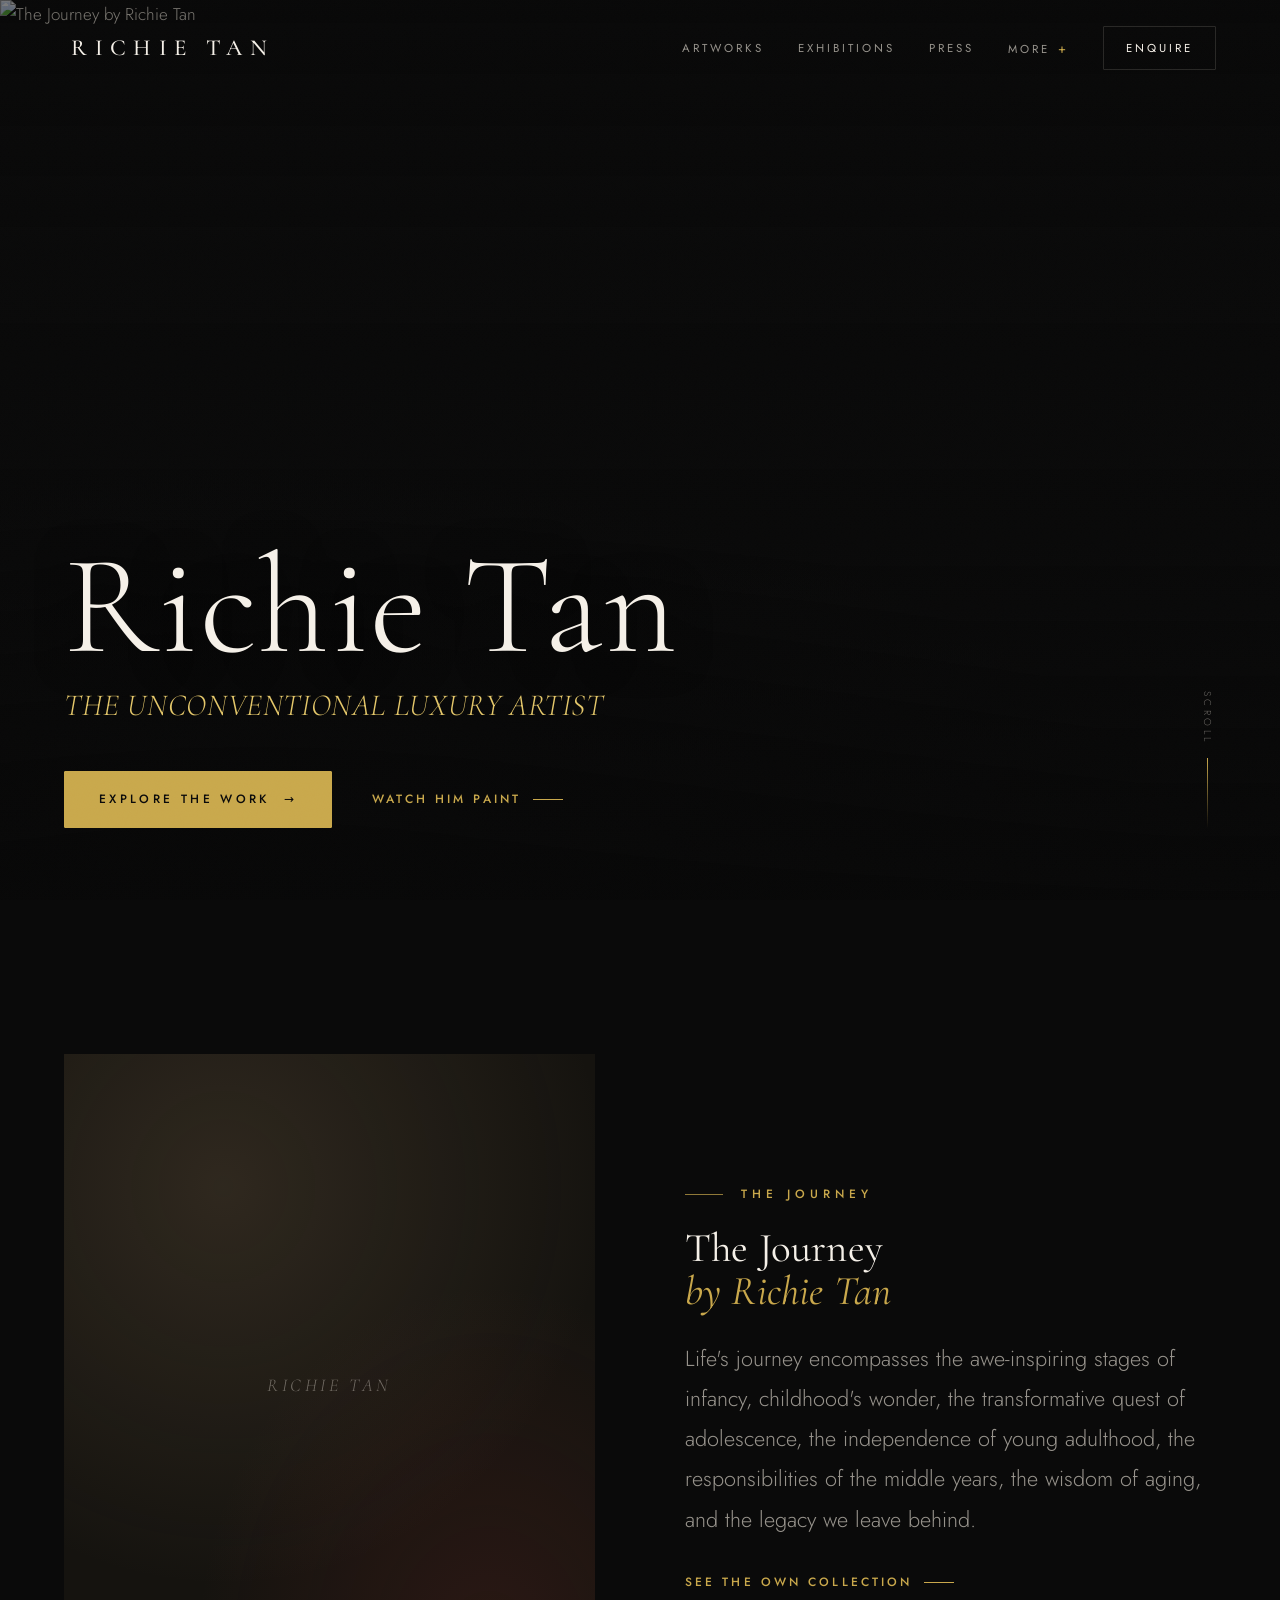
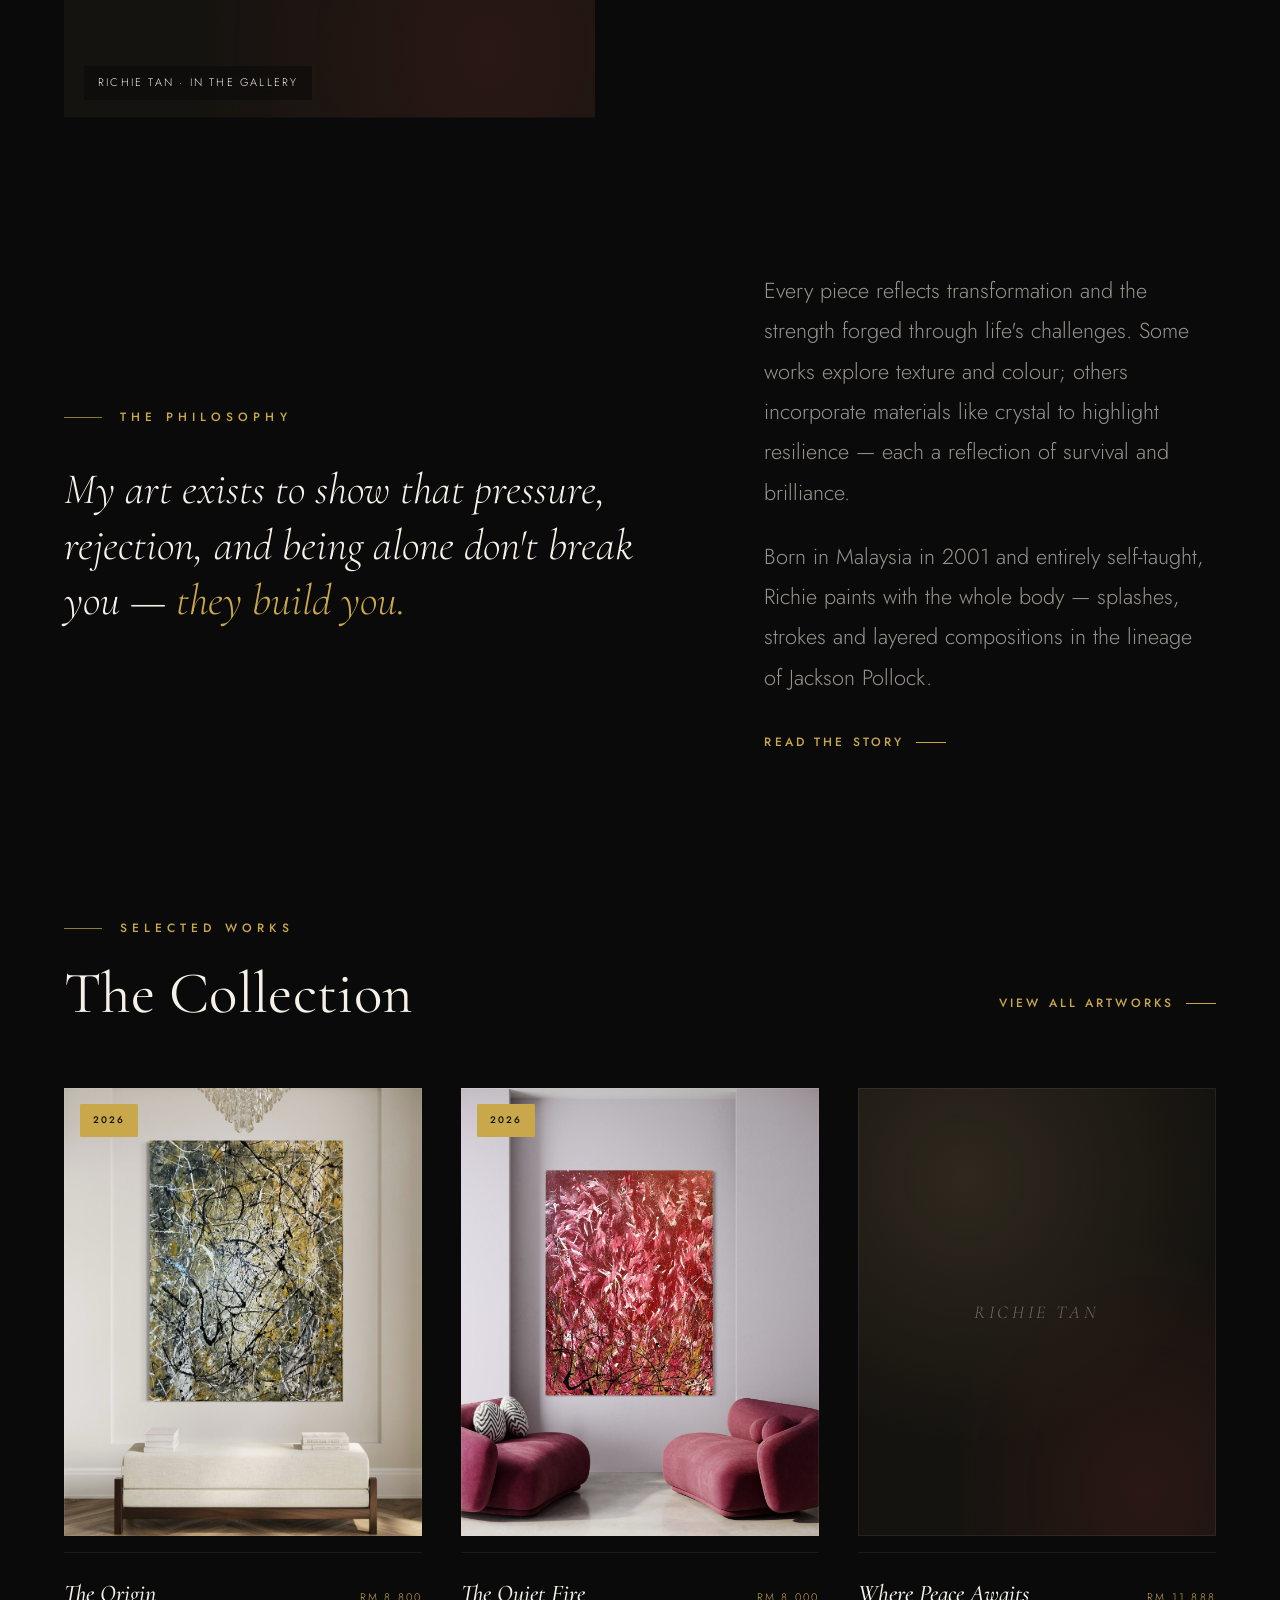
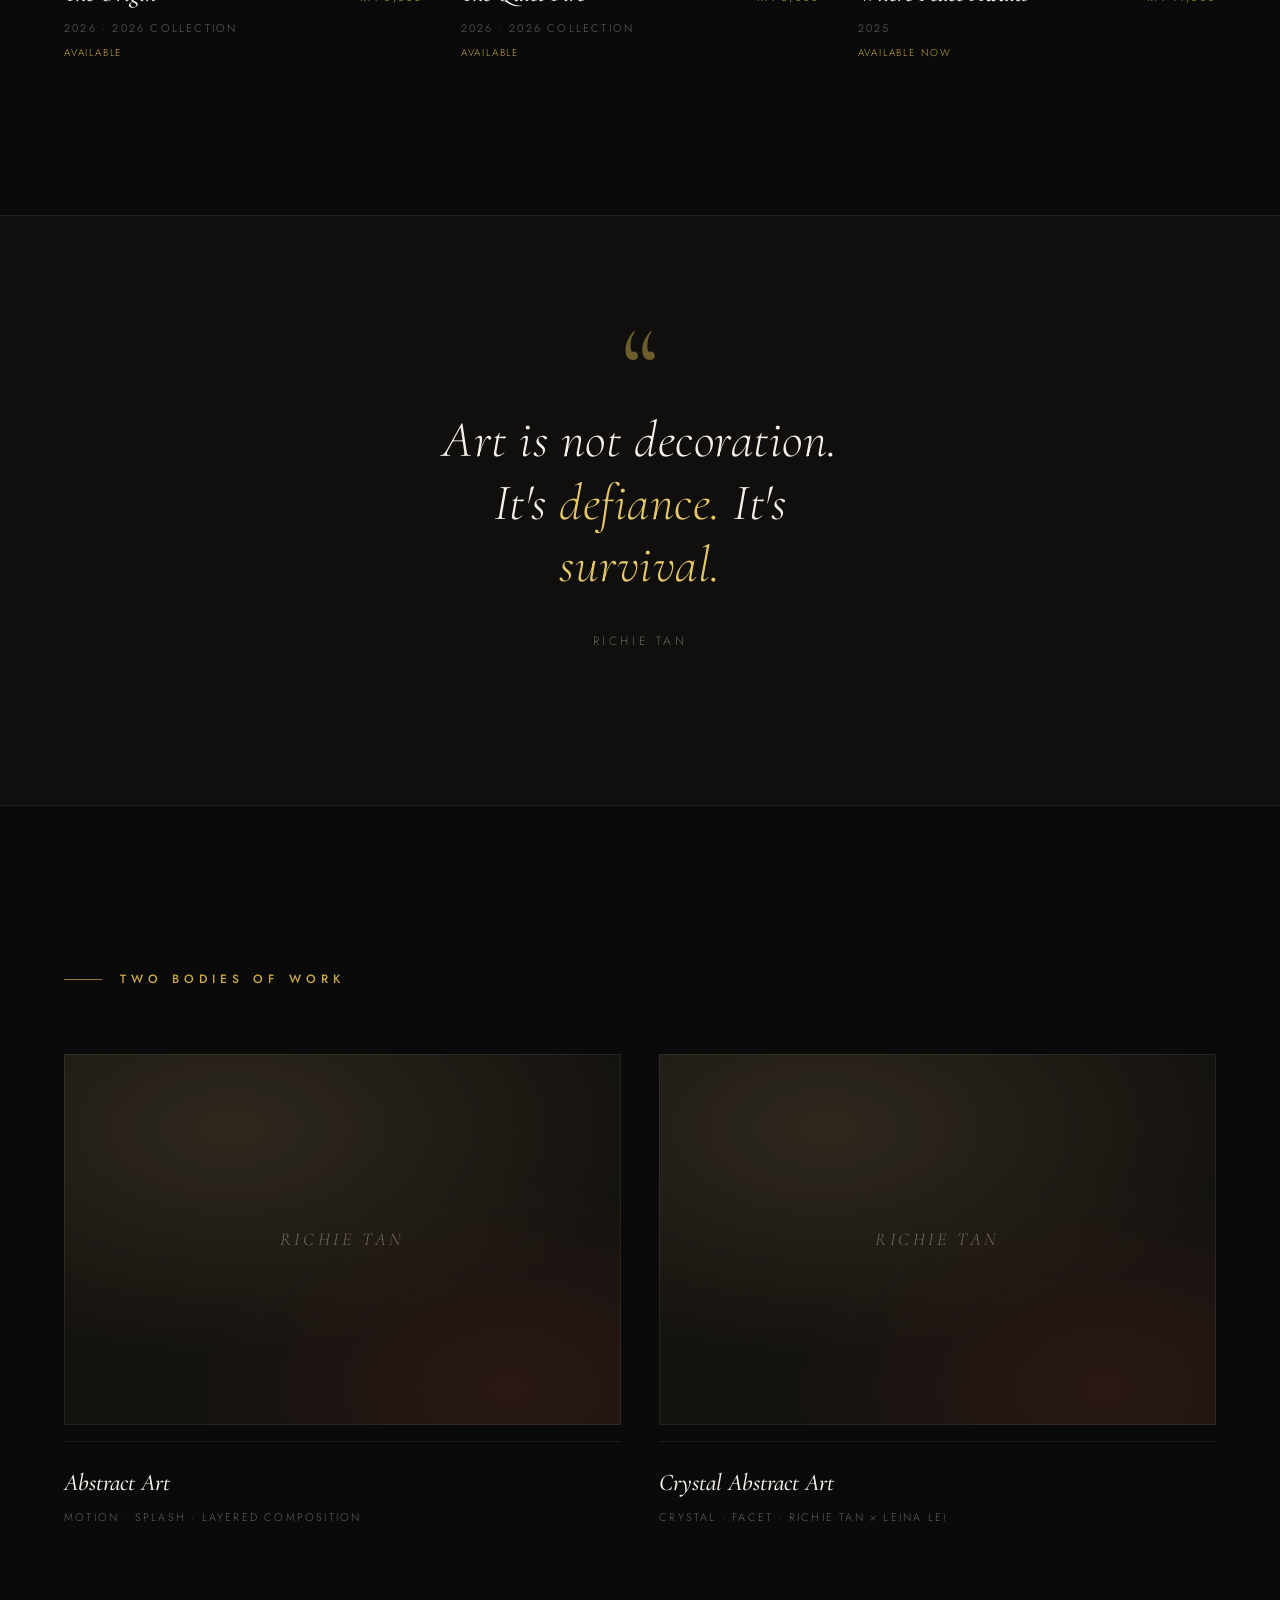
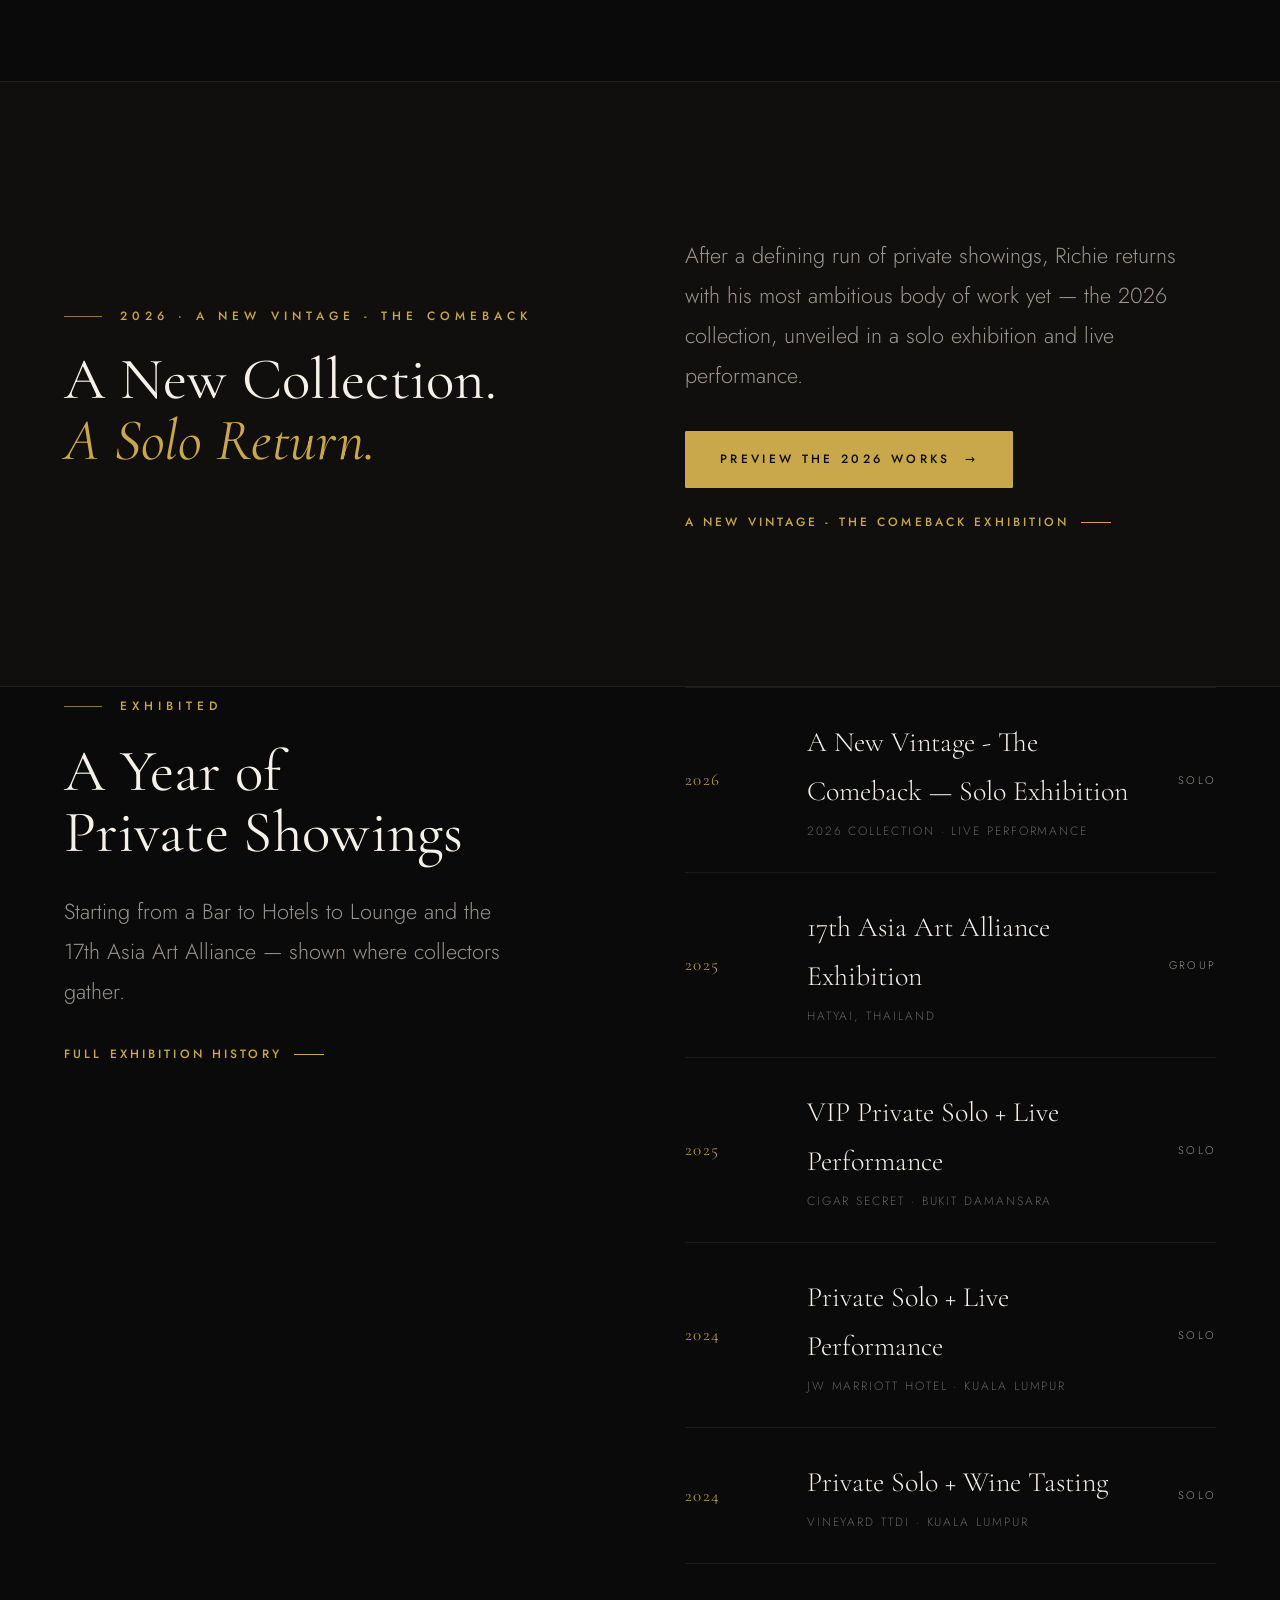
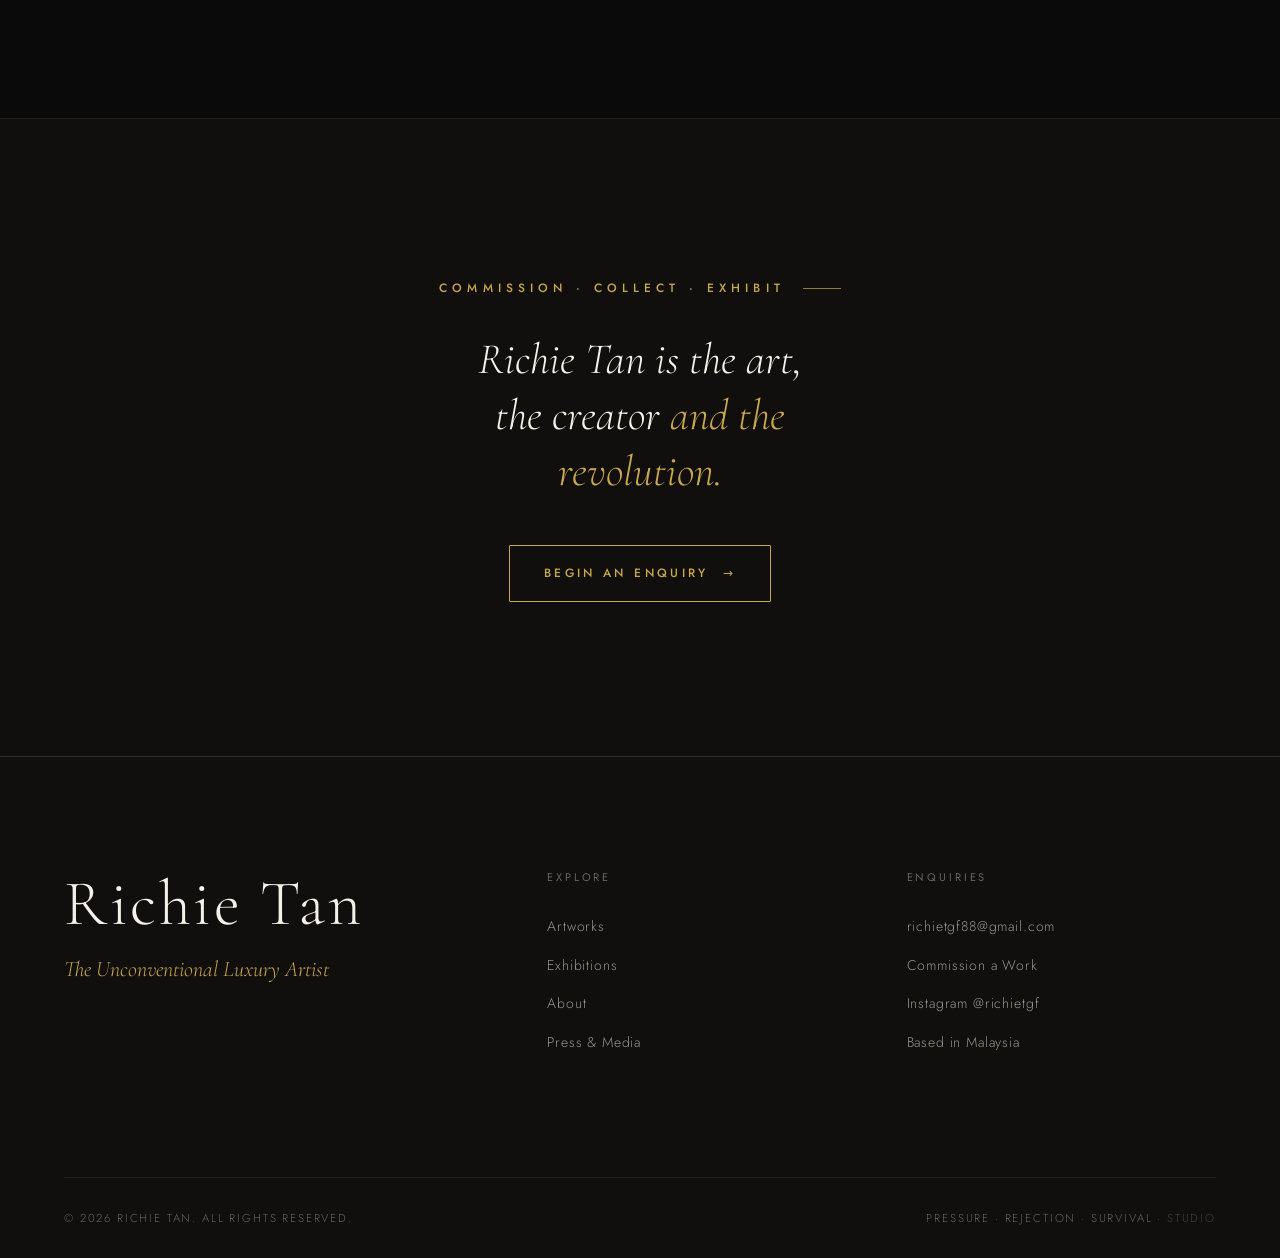
==== commit d8fd4d69: "Add Google Analytics tracking (G-PFXYPBM8H1)" ====
--- a/index.html
+++ b/index.html
@@ -2,6 +2,15 @@
 <html lang="en">
 <head>
 <meta charset="UTF-8" />
+<!-- Google Analytics (GA4) -->
+<script async src="https://www.googletagmanager.com/gtag/js?id=G-PFXYPBM8H1"></script>
+<script>
+  window.dataLayer = window.dataLayer || [];
+  function gtag(){dataLayer.push(arguments);}
+  gtag('js', new Date());
+  gtag('config', 'G-PFXYPBM8H1');
+</script>
+
 <meta name="viewport" content="width=device-width, initial-scale=1.0" />
 <title>Richie Tan — Malaysia's First Unconventional Luxury Artist</title>
 <meta name="description" content="Richie Tan — self-taught Malaysian abstract artist. Original abstract paintings, crystal works, live painting performances and commissions. Pressure, rejection, survival, rendered in paint." />
@@ -35,7 +44,7 @@
 <link rel="preconnect" href="https://fonts.googleapis.com" />
 <link rel="preconnect" href="https://fonts.gstatic.com" crossorigin />
 <link href="https://fonts.googleapis.com/css2?family=Cormorant+Garamond:ital,wght@0,300;0,400;0,500;0,600;1,300;1,400;1,500&family=Jost:wght@300;400;500&display=swap" rel="stylesheet" />
-<link rel="stylesheet" href="styles.css?v=22" />
+<link rel="stylesheet" href="styles.css?v=23" />
 </head>
 <body data-screen-label="Home">
 
@@ -274,17 +283,9 @@
   </div>
 </footer>
 
-<template id="__bundler_thumbnail" data-bg-color="#0a0a0a">
-  <svg viewBox="0 0 1200 800" xmlns="http://www.w3.org/2000/svg">
-    <rect width="1200" height="800" fill="#0a0a0a"/>
-    <rect x="360" y="200" width="480" height="400" fill="none" stroke="#c9a84c" stroke-width="2" stroke-opacity="0.5"/>
-    <text x="600" y="430" font-family="Georgia, 'Times New Roman', serif" font-size="190" fill="#c9a84c" text-anchor="middle" font-style="italic">RT</text>
-    <text x="600" y="540" font-family="Arial, sans-serif" font-size="26" letter-spacing="14" fill="#e8e2d4" text-anchor="middle">RICHIE TAN</text>
-  </svg>
-</template>
-<script src="site-content.js?v=22"></script>
-<script src="rt-images.js?v=22"></script>
-<script src="site.js?v=22"></script>
-<script src="data.js?v=22"></script>
+<script src="site-content.js?v=23"></script>
+<script src="rt-images.js?v=23"></script>
+<script src="site.js?v=23"></script>
+<script src="data.js?v=23"></script>
 </body>
 </html>
--- a/styles.css
+++ b/styles.css
@@ -101,7 +101,7 @@
   color:var(--cream);text-transform:uppercase;
   padding-left:.32em;white-space:nowrap;
 }
-.brand .dot{color:var(--gold);}
+.brand .dot{display:none;}
 .nav-links{display:flex;align-items:center;gap:34px;}
 .nav-links a{
   font-size:11.5px;font-weight:400;letter-spacing:.26em;text-transform:uppercase;
